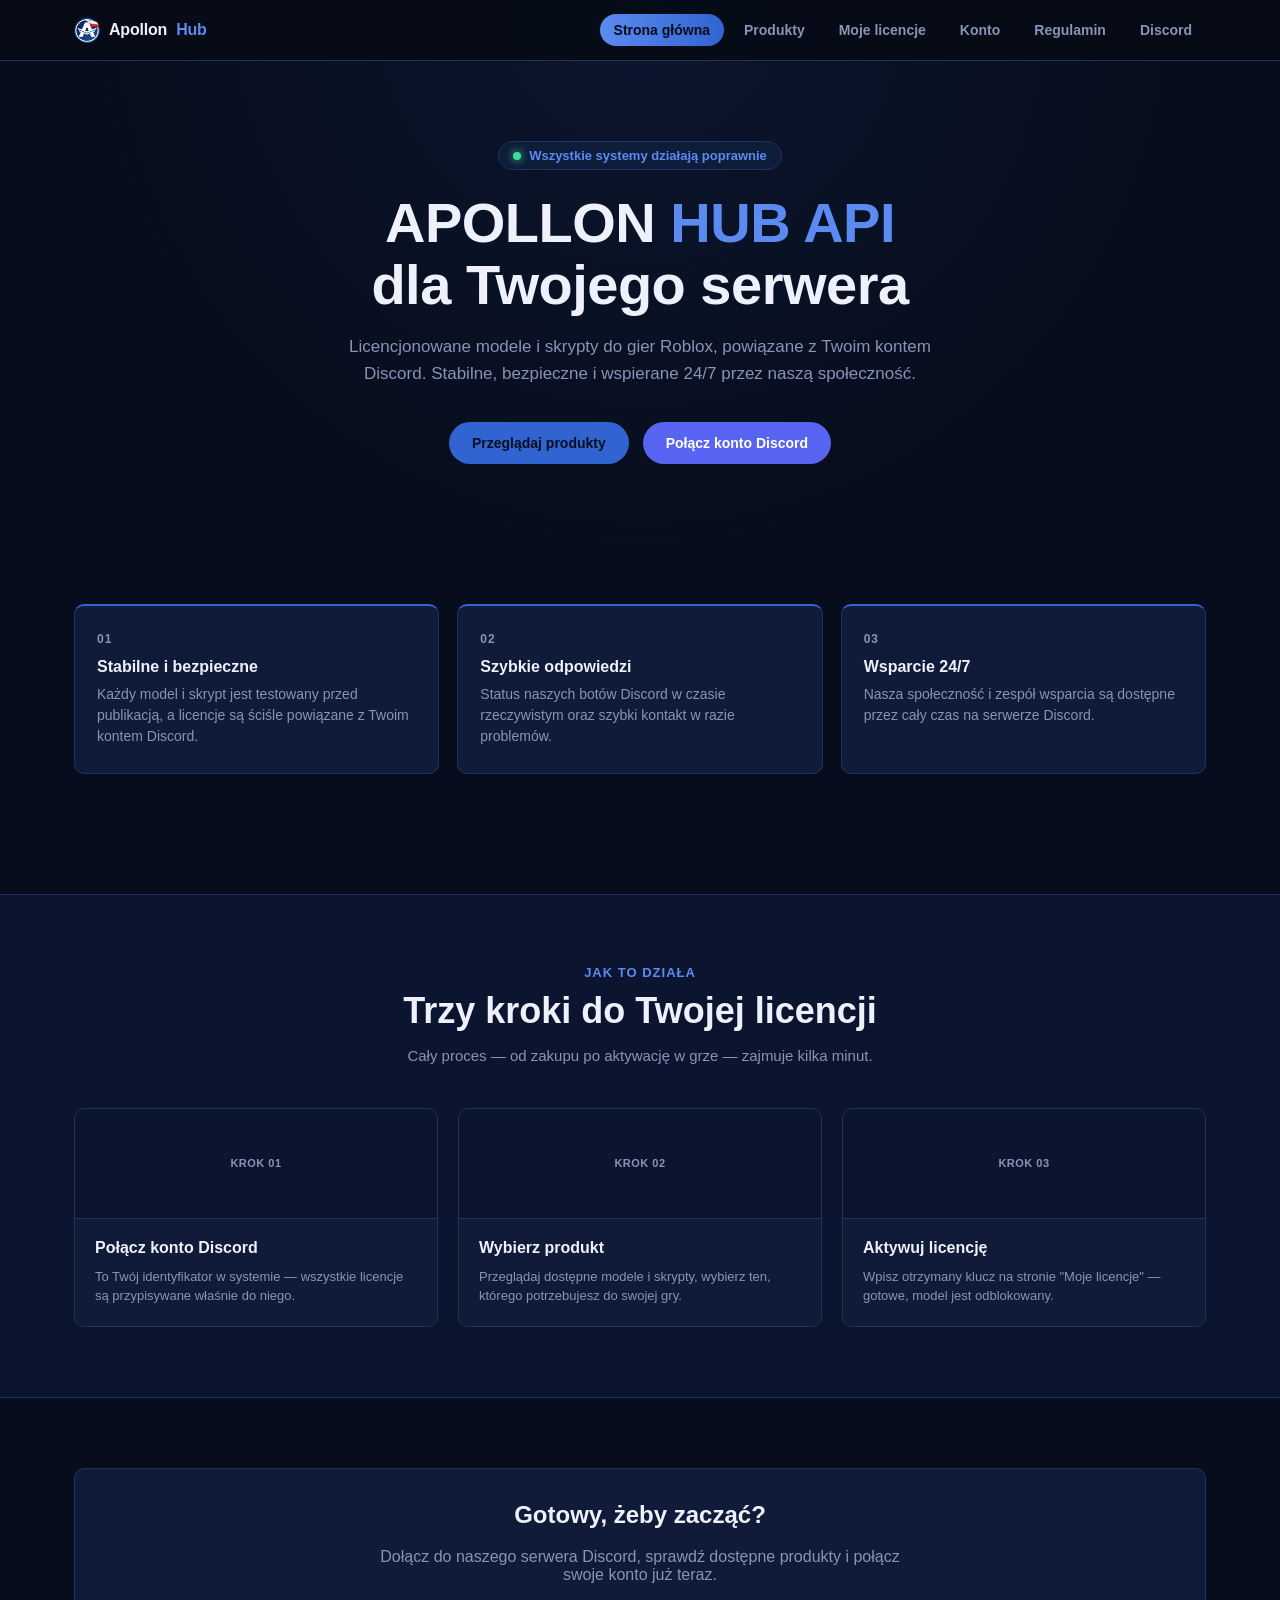
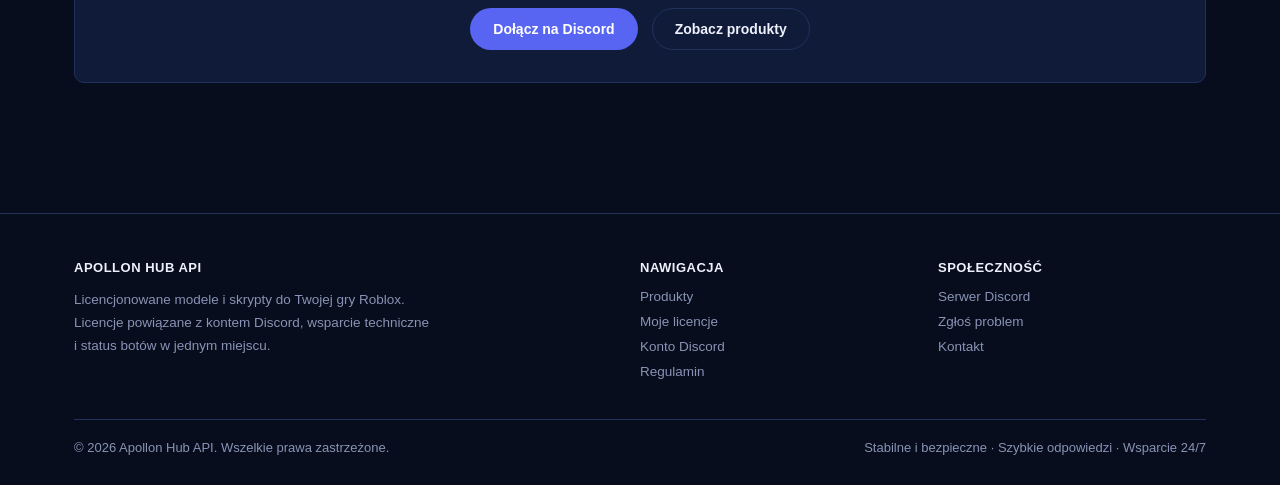
==== index.html @ d85e7063 "Add files via upload" ====
<!DOCTYPE html>
<html lang="pl">
<head>
<meta charset="UTF-8">
<meta name="viewport" content="width=device-width, initial-scale=1.0">
<title>Apollon Hub API — licencje dla Twojego serwera Roblox</title>
<link rel="stylesheet" href="assets/style.css">
</head>
<body data-page="index">

<div id="site-header-slot"></div>

<main>

  <section class="hero">
    <div class="container">
      <div class="eyebrow"><span class="dot"></span> Wszystkie systemy działają poprawnie</div>
      <h1>APOLLON <span class="accent">HUB API</span><br>dla Twojego serwera</h1>
      <p class="lead">
        Licencjonowane modele i skrypty do gier Roblox, powiązane z Twoim kontem Discord.
        Stabilne, bezpieczne i wspierane 24/7 przez naszą społeczność.
      </p>
      <div class="hero-actions">
        <a href="produkty.html" class="btn btn-primary">Przeglądaj produkty</a>
        <a href="konto.html" class="btn btn-discord">Połącz konto Discord</a>
      </div>
    </div>
  </section>

  <section class="section">
    <div class="container">
      <div class="features">
        <div class="feature">
          <div class="index">01</div>
          <h3>Stabilne i bezpieczne</h3>
          <p>Każdy model i skrypt jest testowany przed publikacją, a licencje są ściśle powiązane z Twoim kontem Discord.</p>
        </div>
        <div class="feature">
          <div class="index">02</div>
          <h3>Szybkie odpowiedzi</h3>
          <p>Status naszych botów Discord w czasie rzeczywistym oraz szybki kontakt w razie problemów.</p>
        </div>
        <div class="feature">
          <div class="index">03</div>
          <h3>Wsparcie 24/7</h3>
          <p>Nasza społeczność i zespół wsparcia są dostępne przez cały czas na serwerze Discord.</p>
        </div>
      </div>
    </div>
  </section>

  <section class="section alt">
    <div class="container">
      <div class="section-head">
        <div class="tag">Jak to działa</div>
        <h2>Trzy kroki do Twojej licencji</h2>
        <p>Cały proces — od zakupu po aktywację w grze — zajmuje kilka minut.</p>
      </div>
      <div class="grid">
        <div class="card">
          <div class="card-media">Krok 01</div>
          <div class="card-body">
            <h3>Połącz konto Discord</h3>
            <p>To Twój identyfikator w systemie — wszystkie licencje są przypisywane właśnie do niego.</p>
          </div>
        </div>
        <div class="card">
          <div class="card-media">Krok 02</div>
          <div class="card-body">
            <h3>Wybierz produkt</h3>
            <p>Przeglądaj dostępne modele i skrypty, wybierz ten, którego potrzebujesz do swojej gry.</p>
          </div>
        </div>
        <div class="card">
          <div class="card-media">Krok 03</div>
          <div class="card-body">
            <h3>Aktywuj licencję</h3>
            <p>Wpisz otrzymany klucz na stronie "Moje licencje" — gotowe, model jest odblokowany.</p>
          </div>
        </div>
      </div>
    </div>
  </section>

  <section class="section">
    <div class="container">
      <div class="panel" style="text-align:center;">
        <h2 style="margin-top:0;">Gotowy, żeby zacząć?</h2>
        <p style="color:var(--text-muted);max-width:520px;margin:0 auto 24px;">
          Dołącz do naszego serwera Discord, sprawdź dostępne produkty i połącz swoje konto już teraz.
        </p>
        <div style="display:flex;gap:14px;justify-content:center;flex-wrap:wrap;">
          <a href="discord.html" class="btn btn-discord">Dołącz na Discord</a>
          <a href="produkty.html" class="btn btn-outline">Zobacz produkty</a>
        </div>
      </div>
    </div>
  </section>

</main>

<div id="site-footer-slot"></div>

<script src="assets/include.js"></script>
</body>
</html>
---- assets/style.css ----
/* ===== Apollon Hub API — wspólny motyw ===== */

:root {
  --bg: #070d1c;
  --bg-alt: #0b1530;
  --panel: #101b3a;
  --panel-border: #22315c;
  --accent: #3163d1;
  --accent-2: #5b8bf0;
  --accent-glow: rgba(49, 99, 209, 0.28);
  --text: #eef1fb;
  --text-muted: #8993b5;
  --success: #3ddc97;
  --danger: #ff5d6c;
  --radius: 10px;
  --max-width: 1180px;
  --font: 'Segoe UI', Arial, sans-serif;
}

* { box-sizing: border-box; }

html, body {
  margin: 0;
  padding: 0;
  background: var(--bg);
  color: var(--text);
  font-family: var(--font);
  scroll-behavior: smooth;
}

body {
  background-image: radial-gradient(circle at 50% 0%, rgba(49, 99, 209, 0.10), transparent 50%);
  background-attachment: fixed;
}

a { color: inherit; text-decoration: none; }
img { max-width: 100%; display: block; }

.container {
  max-width: var(--max-width);
  margin: 0 auto;
  padding: 0 24px;
}

/* ===== Nawigacja ===== */

.site-header {
  position: sticky;
  top: 0;
  z-index: 100;
  background: rgba(7, 11, 20, 0.85);
  backdrop-filter: blur(10px);
  border-bottom: 1px solid var(--panel-border);
}

.navbar {
  max-width: var(--max-width);
  margin: 0 auto;
  padding: 14px 24px;
  display: flex;
  align-items: center;
  justify-content: space-between;
  gap: 20px;
}

.brand {
  display: inline-flex;
  align-items: center;
  gap: 9px;
  font-weight: 700;
  font-size: 16px;
  letter-spacing: -0.2px;
  white-space: nowrap;
  color: var(--text);
}

.brand img {
  height: 26px;
  width: 26px;
  border-radius: 50%;
  display: block;
}

.brand .hub {
  color: var(--accent-2);
  font-weight: 700;
}

.nav-links {
  display: flex;
  align-items: center;
  gap: 6px;
  flex-wrap: wrap;
}

.nav-links a {
  padding: 8px 14px;
  border-radius: 999px;
  font-size: 14px;
  color: var(--text-muted);
  font-weight: 600;
  transition: color 0.15s ease, background 0.15s ease;
}

.nav-links a:hover { color: var(--text); background: rgba(255,255,255,0.04); }
.nav-links a.active { color: var(--bg); background: linear-gradient(90deg, var(--accent-2), var(--accent)); }

.burger {
  display: none;
  flex-direction: column;
  gap: 4px;
  background: none;
  border: none;
  cursor: pointer;
  padding: 6px;
}
.burger span { width: 22px; height: 2px; background: var(--text); border-radius: 2px; }

/* ===== Przyciski ===== */

.btn {
  display: inline-flex;
  align-items: center;
  justify-content: center;
  gap: 8px;
  padding: 12px 22px;
  border-radius: 999px;
  font-weight: 700;
  font-size: 14px;
  border: 1px solid transparent;
  cursor: pointer;
  transition: transform 0.15s ease, box-shadow 0.15s ease, background 0.15s ease;
  white-space: nowrap;
}
.btn:hover { transform: translateY(-1px); }

.btn-primary {
  background: var(--accent);
  color: #06101f;
}
.btn-primary:hover { background: var(--accent-2); }

.btn-outline {
  background: transparent;
  border-color: var(--panel-border);
  color: var(--text);
}
.btn-outline:hover { border-color: var(--accent); color: var(--accent-2); }

.btn-discord {
  background: #5865F2;
  color: #fff;
}
.btn-discord:hover { background: #4752c4; }

.btn-block { width: 100%; }
.btn[disabled] { opacity: 0.5; cursor: not-allowed; transform: none; }

/* ===== Hero ===== */

.hero {
  padding: 80px 0 20px;
  text-align: center;
  position: relative;
}

.eyebrow {
  display: inline-flex;
  align-items: center;
  gap: 8px;
  padding: 6px 14px;
  border-radius: 999px;
  border: 1px solid var(--panel-border);
  background: rgba(61, 139, 253, 0.08);
  color: var(--accent-2);
  font-size: 13px;
  font-weight: 700;
  margin-bottom: 22px;
}

.dot { width: 8px; height: 8px; border-radius: 50%; background: var(--success); box-shadow: 0 0 8px var(--success); }

.hero h1 {
  font-size: clamp(32px, 6vw, 56px);
  font-weight: 900;
  line-height: 1.1;
  margin: 0 0 18px;
  letter-spacing: -0.5px;
}

.hero h1 .accent {
  color: var(--accent-2);
}

.hero p.lead {
  max-width: 620px;
  margin: 0 auto 34px;
  color: var(--text-muted);
  font-size: 17px;
  line-height: 1.6;
}

.hero-actions {
  display: flex;
  gap: 14px;
  justify-content: center;
  flex-wrap: wrap;
}

/* ===== Statystyki / cechy ===== */

.features {
  display: grid;
  grid-template-columns: repeat(3, 1fr);
  gap: 18px;
  margin: 50px 0;
}

.feature {
  background: var(--panel);
  border: 1px solid var(--panel-border);
  border-radius: var(--radius);
  padding: 26px 22px;
}

.feature {
  border-top: 2px solid var(--accent);
  border-left: 1px solid var(--panel-border);
  border-right: 1px solid var(--panel-border);
  border-bottom: 1px solid var(--panel-border);
}

.feature .index {
  font-size: 12px;
  font-weight: 700;
  color: var(--text-muted);
  letter-spacing: 1px;
  margin-bottom: 12px;
}

.feature h3 { margin: 0 0 8px; font-size: 16px; }
.feature p { margin: 0; color: var(--text-muted); font-size: 14px; line-height: 1.5; }

/* ===== Sekcje ogólne ===== */

section.section { padding: 70px 0; }
section.section.tight { padding: 40px 0; }
section.alt { background: var(--bg-alt); border-top: 1px solid var(--panel-border); border-bottom: 1px solid var(--panel-border); }

.section-head { text-align: center; max-width: 640px; margin: 0 auto 40px; }
.section-head .tag { color: var(--accent-2); font-weight: 700; font-size: 13px; letter-spacing: 1px; text-transform: uppercase; }
.section-head h2 { font-size: clamp(26px, 4vw, 36px); margin: 10px 0 12px; }
.section-head p { color: var(--text-muted); font-size: 15px; line-height: 1.6; margin: 0; }

/* ===== Karty produktów / licencji ===== */

.grid {
  display: grid;
  grid-template-columns: repeat(3, 1fr);
  gap: 20px;
}

.card {
  background: var(--panel);
  border: 1px solid var(--panel-border);
  border-radius: var(--radius);
  overflow: hidden;
  display: flex;
  flex-direction: column;
  transition: border-color 0.15s ease, transform 0.15s ease;
}
.card:hover { border-color: var(--accent); transform: translateY(-3px); }

.card-media {
  height: 110px;
  background: var(--bg-alt);
  display: flex;
  align-items: center;
  justify-content: center;
  font-size: 11px;
  font-weight: 700;
  letter-spacing: 0.5px;
  text-transform: uppercase;
  color: var(--text-muted);
  border-bottom: 1px solid var(--panel-border);
}

.card-body { padding: 20px; display: flex; flex-direction: column; gap: 10px; flex: 1; }
.card-body h3 { margin: 0; font-size: 16px; }
.card-body p { margin: 0; color: var(--text-muted); font-size: 13px; line-height: 1.5; flex: 1; }

.card-footer {
  display: flex;
  align-items: center;
  justify-content: space-between;
  margin-top: 6px;
}

.price { font-weight: 800; font-size: 18px; color: var(--accent-2); }
.badge {
  display: inline-flex;
  align-items: center;
  gap: 6px;
  padding: 4px 10px;
  border-radius: 999px;
  font-size: 11px;
  font-weight: 700;
  text-transform: uppercase;
  letter-spacing: 0.4px;
}
.badge.online { background: rgba(61, 220, 151, 0.12); color: var(--success); }
.badge.offline { background: rgba(255, 93, 108, 0.12); color: var(--danger); }
.badge.info { background: rgba(61, 139, 253, 0.12); color: var(--accent-2); }

/* ===== Panel / formularze ===== */

.panel {
  background: var(--panel);
  border: 1px solid var(--panel-border);
  border-radius: var(--radius);
  padding: 32px;
}

.panel + .panel { margin-top: 20px; }

.field { margin-bottom: 18px; }
.field label { display: block; font-size: 13px; font-weight: 700; margin-bottom: 8px; color: var(--text-muted); }

.field input, .field select, .field textarea {
  width: 100%;
  padding: 12px 14px;
  border-radius: 10px;
  border: 1px solid var(--panel-border);
  background: var(--bg-alt);
  color: var(--text);
  font-size: 14px;
  font-family: inherit;
  outline: none;
  transition: border-color 0.15s ease, box-shadow 0.15s ease;
}
.field input:focus, .field select:focus, .field textarea:focus {
  border-color: var(--accent);
  box-shadow: 0 0 0 3px var(--accent-glow);
}
.field .hint { font-size: 12px; color: var(--text-muted); margin-top: 6px; }

.status-msg {
  margin-top: 14px;
  padding: 12px 14px;
  border-radius: 10px;
  font-size: 13px;
  display: none;
}
.status-msg.show { display: block; }
.status-msg.ok { background: rgba(61,220,151,0.1); color: var(--success); border: 1px solid rgba(61,220,151,0.3); }
.status-msg.err { background: rgba(255,93,108,0.1); color: var(--danger); border: 1px solid rgba(255,93,108,0.3); }

/* ===== Tabela licencji ===== */

table.licenses { width: 100%; border-collapse: collapse; }
table.licenses th, table.licenses td {
  text-align: left;
  padding: 14px 12px;
  border-bottom: 1px solid var(--panel-border);
  font-size: 13px;
}
table.licenses th { color: var(--text-muted); font-weight: 700; text-transform: uppercase; font-size: 11px; letter-spacing: 0.5px; }
table.licenses td.mono { font-family: 'Courier New', monospace; color: var(--accent-2); }

/* ===== Discord powiązanie ===== */

.discord-account {
  display: flex;
  align-items: center;
  gap: 14px;
  padding: 16px 18px;
  border-radius: var(--radius);
  background: rgba(88, 101, 242, 0.1);
  border: 1px solid rgba(88, 101, 242, 0.35);
}
.discord-account .avatar {
  width: 46px; height: 46px; border-radius: 50%;
  background: #5865F2;
  display: flex; align-items: center; justify-content: center;
  font-weight: 800; color: #fff;
}
.discord-account .meta { flex: 1; }
.discord-account .meta strong { display: block; font-size: 14px; }
.discord-account .meta span { font-size: 12px; color: var(--text-muted); }

/* ===== Regulamin ===== */

.legal h2 { font-size: 19px; margin: 34px 0 12px; color: var(--accent-2); }
.legal h2:first-child { margin-top: 0; }
.legal p, .legal li { color: var(--text-muted); font-size: 14.5px; line-height: 1.75; }
.legal ol, .legal ul { padding-left: 20px; }

/* ===== Stopka ===== */

.site-footer {
  border-top: 1px solid var(--panel-border);
  padding: 46px 0 30px;
  margin-top: 60px;
  color: var(--text-muted);
  font-size: 13px;
}
.footer-grid {
  display: grid;
  grid-template-columns: 2fr 1fr 1fr;
  gap: 30px;
  margin-bottom: 30px;
}
.footer-grid h4 { color: var(--text); font-size: 13px; margin: 0 0 14px; text-transform: uppercase; letter-spacing: 0.5px; }
.footer-grid a { display: block; color: var(--text-muted); font-size: 13.5px; margin-bottom: 10px; }
.footer-grid a:hover { color: var(--accent-2); }
.footer-bottom { border-top: 1px solid var(--panel-border); padding-top: 20px; display: flex; justify-content: space-between; flex-wrap: wrap; gap: 10px; }

/* ===== Responsywność ===== */

@media (max-width: 900px) {
  .grid { grid-template-columns: repeat(2, 1fr); }
  .features { grid-template-columns: 1fr; }
  .footer-grid { grid-template-columns: 1fr; }
}

@media (max-width: 720px) {
  .nav-links { display: none; }
  .burger { display: flex; }
  .grid { grid-template-columns: 1fr; }
  .navbar { flex-wrap: wrap; }
}
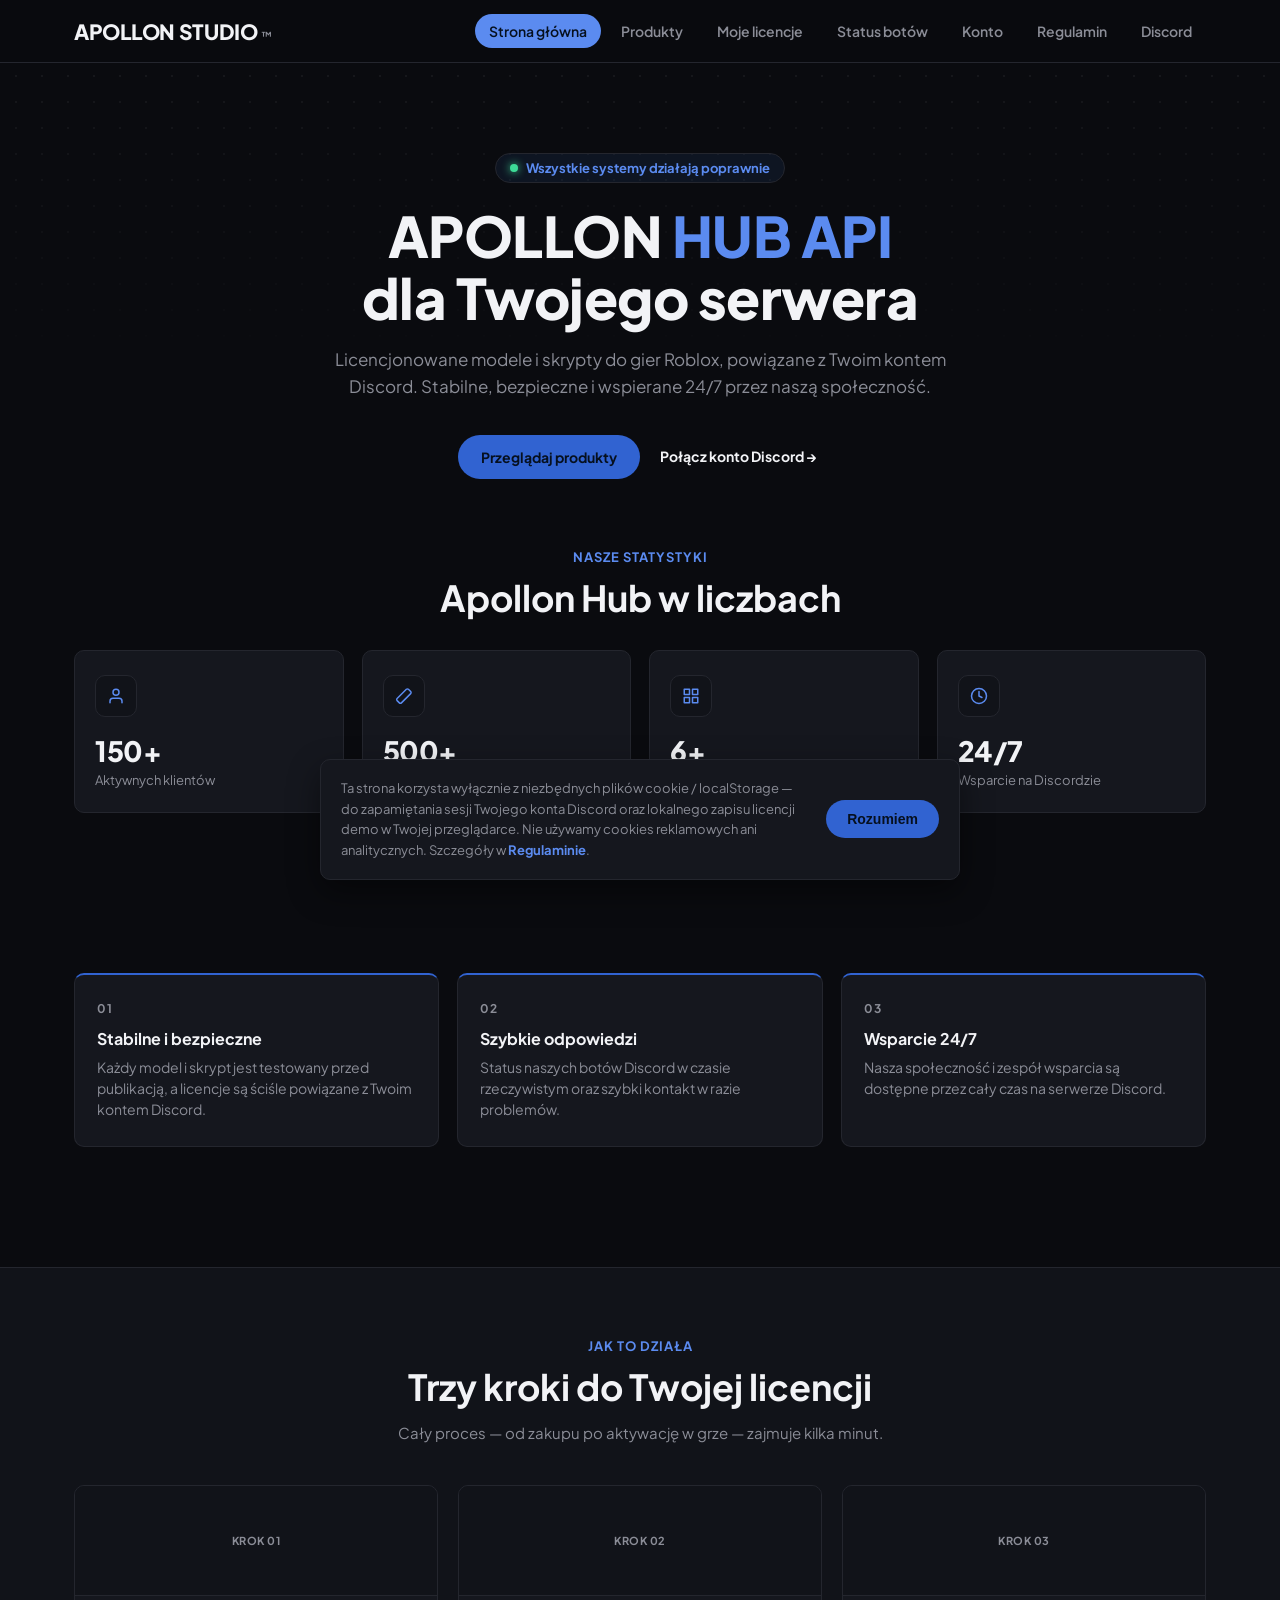
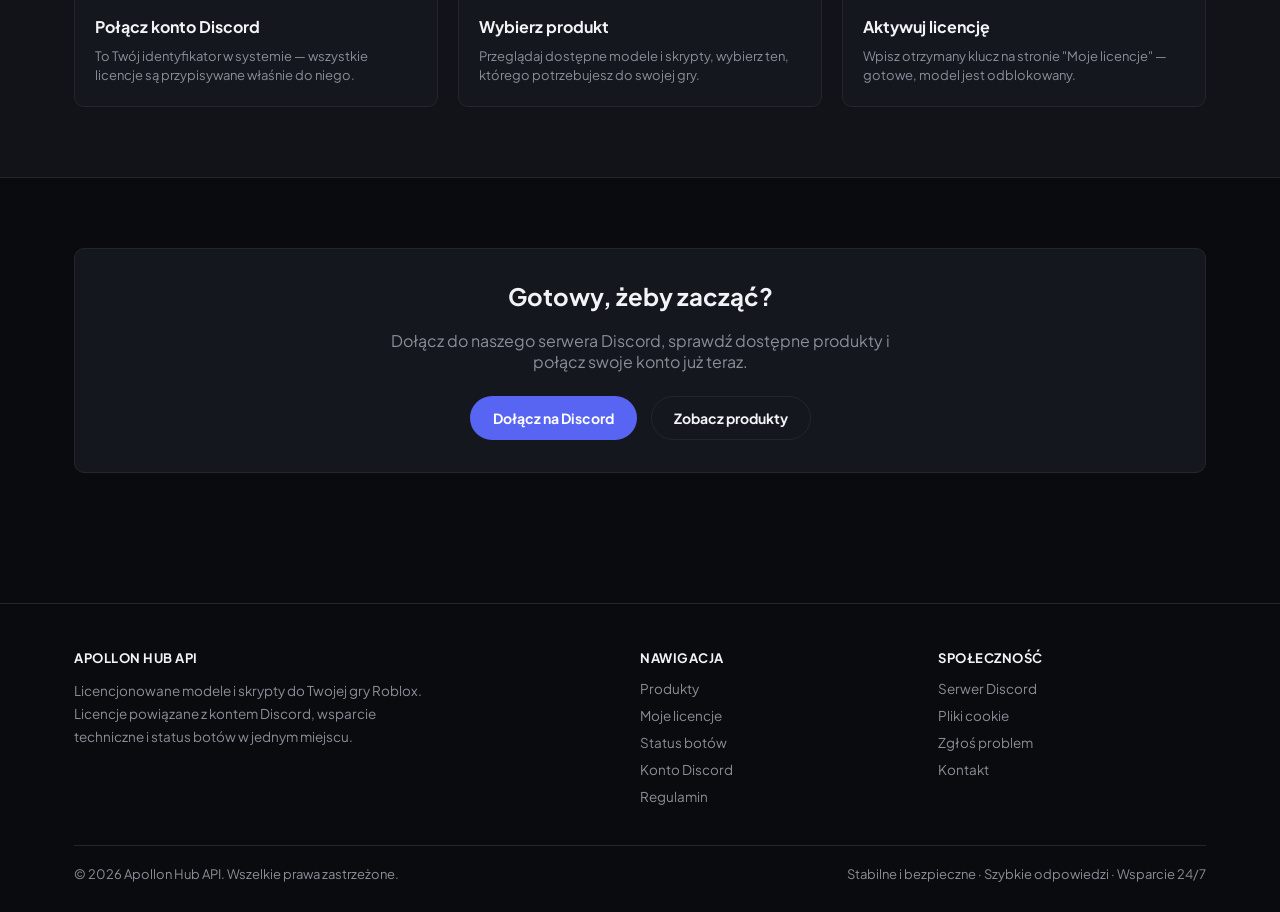
==== commit 3eb7ca5d: "Add files via upload" ====
--- a/index.html
+++ b/index.html
@@ -4,6 +4,9 @@
 <meta charset="UTF-8">
 <meta name="viewport" content="width=device-width, initial-scale=1.0">
 <title>Apollon Hub API — licencje dla Twojego serwera Roblox</title>
+<link rel="preconnect" href="https://fonts.googleapis.com">
+<link rel="preconnect" href="https://fonts.gstatic.com" crossorigin>
+<link href="https://fonts.googleapis.com/css2?family=Plus+Jakarta+Sans:wght@400;500;600;700;800;900&display=swap" rel="stylesheet">
 <link rel="stylesheet" href="assets/style.css">
 </head>
 <body data-page="index">
@@ -22,7 +25,46 @@
       </p>
       <div class="hero-actions">
         <a href="produkty.html" class="btn btn-primary">Przeglądaj produkty</a>
-        <a href="konto.html" class="btn btn-discord">Połącz konto Discord</a>
+        <a href="konto.html" class="btn-text">Połącz konto Discord →</a>
+      </div>
+    </div>
+  </section>
+
+  <section class="section tight">
+    <div class="container">
+      <div class="section-head" style="margin-bottom:30px;">
+        <div class="tag">Nasze statystyki</div>
+        <h2>Apollon Hub w liczbach</h2>
+      </div>
+      <div class="stats-grid">
+        <div class="stat-card">
+          <div class="stat-icon">
+            <svg width="18" height="18" viewBox="0 0 24 24" fill="none" stroke="currentColor" stroke-width="2" stroke-linecap="round" stroke-linejoin="round"><path d="M20 21v-2a4 4 0 0 0-4-4H8a4 4 0 0 0-4 4v2"></path><circle cx="12" cy="7" r="4"></circle></svg>
+          </div>
+          <div class="stat-number">150+</div>
+          <div class="stat-label">Aktywnych klientów</div>
+        </div>
+        <div class="stat-card">
+          <div class="stat-icon">
+            <svg width="18" height="18" viewBox="0 0 24 24" fill="none" stroke="currentColor" stroke-width="2" stroke-linecap="round" stroke-linejoin="round"><path d="M20.91 8.84L8.56 21.19a1.93 1.93 0 0 1-2.73 0L2.81 18.16a1.93 1.93 0 0 1 0-2.73L15.16 3.09a1.93 1.93 0 0 1 2.73 0l3.02 3.02a1.93 1.93 0 0 1 0 2.73Z"></path></svg>
+          </div>
+          <div class="stat-number">500+</div>
+          <div class="stat-label">Sprzedanych licencji</div>
+        </div>
+        <div class="stat-card">
+          <div class="stat-icon">
+            <svg width="18" height="18" viewBox="0 0 24 24" fill="none" stroke="currentColor" stroke-width="2" stroke-linecap="round" stroke-linejoin="round"><rect x="3" y="3" width="7" height="7"></rect><rect x="14" y="3" width="7" height="7"></rect><rect x="14" y="14" width="7" height="7"></rect><rect x="3" y="14" width="7" height="7"></rect></svg>
+          </div>
+          <div class="stat-number">6+</div>
+          <div class="stat-label">Dostępnych produktów</div>
+        </div>
+        <div class="stat-card">
+          <div class="stat-icon">
+            <svg width="18" height="18" viewBox="0 0 24 24" fill="none" stroke="currentColor" stroke-width="2" stroke-linecap="round" stroke-linejoin="round"><circle cx="12" cy="12" r="10"></circle><polyline points="12 6 12 12 16 14"></polyline></svg>
+          </div>
+          <div class="stat-number">24/7</div>
+          <div class="stat-label">Wsparcie na Discordzie</div>
+        </div>
       </div>
     </div>
   </section>
--- a/assets/style.css
+++ b/assets/style.css
@@ -1,20 +1,20 @@
 /* ===== Apollon Hub API — wspólny motyw ===== */
 
 :root {
-  --bg: #070d1c;
-  --bg-alt: #0b1530;
-  --panel: #101b3a;
-  --panel-border: #22315c;
+  --bg: #0a0b0f;
+  --bg-alt: #111319;
+  --panel: #15171e;
+  --panel-border: #24262e;
   --accent: #3163d1;
   --accent-2: #5b8bf0;
   --accent-glow: rgba(49, 99, 209, 0.28);
-  --text: #eef1fb;
-  --text-muted: #8993b5;
+  --text: #f2f3f6;
+  --text-muted: #8b8d97;
   --success: #3ddc97;
   --danger: #ff5d6c;
   --radius: 10px;
   --max-width: 1180px;
-  --font: 'Segoe UI', Arial, sans-serif;
+  --font: 'Plus Jakarta Sans', 'Segoe UI', Arial, sans-serif;
 }
 
 * { box-sizing: border-box; }
@@ -28,11 +28,6 @@
   scroll-behavior: smooth;
 }
 
-body {
-  background-image: radial-gradient(circle at 50% 0%, rgba(49, 99, 209, 0.10), transparent 50%);
-  background-attachment: fixed;
-}
-
 a { color: inherit; text-decoration: none; }
 img { max-width: 100%; display: block; }
 
@@ -48,7 +43,7 @@
   position: sticky;
   top: 0;
   z-index: 100;
-  background: rgba(7, 11, 20, 0.85);
+  background: rgba(10, 11, 15, 0.85);
   backdrop-filter: blur(10px);
   border-bottom: 1px solid var(--panel-border);
 }
@@ -65,25 +60,19 @@
 
 .brand {
   display: inline-flex;
-  align-items: center;
-  gap: 9px;
-  font-weight: 700;
-  font-size: 16px;
-  letter-spacing: -0.2px;
+  align-items: baseline;
+  gap: 3px;
+  font-weight: 800;
+  font-size: 21px;
+  letter-spacing: -0.3px;
   white-space: nowrap;
   color: var(--text);
 }
 
-.brand img {
-  height: 26px;
-  width: 26px;
-  border-radius: 50%;
-  display: block;
-}
-
-.brand .hub {
-  color: var(--accent-2);
-  font-weight: 700;
+.brand .tm {
+  font-size: 11px;
+  font-weight: 600;
+  color: var(--text-muted);
 }
 
 .nav-links {
@@ -103,7 +92,7 @@
 }
 
 .nav-links a:hover { color: var(--text); background: rgba(255,255,255,0.04); }
-.nav-links a.active { color: var(--bg); background: linear-gradient(90deg, var(--accent-2), var(--accent)); }
+.nav-links a.active { color: #06101f; background: var(--accent-2); }
 
 .burger {
   display: none;
@@ -156,13 +145,41 @@
 .btn-block { width: 100%; }
 .btn[disabled] { opacity: 0.5; cursor: not-allowed; transform: none; }
 
+.btn-text {
+  display: inline-flex;
+  align-items: center;
+  gap: 6px;
+  padding: 12px 6px;
+  font-weight: 700;
+  font-size: 14px;
+  color: var(--text);
+  border-bottom: 1px solid transparent;
+  transition: color 0.15s ease, border-color 0.15s ease;
+}
+.btn-text:hover { color: var(--accent-2); border-color: var(--accent-2); }
+
 /* ===== Hero ===== */
 
 .hero {
-  padding: 80px 0 20px;
+  padding: 90px 0 30px;
   text-align: center;
   position: relative;
-}
+  overflow: hidden;
+}
+
+.hero::before {
+  content: "";
+  position: absolute;
+  inset: 0;
+  background-image: radial-gradient(rgba(255,255,255,0.06) 1px, transparent 1px);
+  background-size: 26px 26px;
+  background-position: center top;
+  -webkit-mask-image: linear-gradient(180deg, rgba(0,0,0,0.9) 0%, transparent 75%);
+  mask-image: linear-gradient(180deg, rgba(0,0,0,0.9) 0%, transparent 75%);
+  pointer-events: none;
+}
+
+.hero .container { position: relative; z-index: 1; }
 
 .eyebrow {
   display: inline-flex;
@@ -240,6 +257,37 @@
 
 .feature h3 { margin: 0 0 8px; font-size: 16px; }
 .feature p { margin: 0; color: var(--text-muted); font-size: 14px; line-height: 1.5; }
+
+/* ===== Statystyki (liczby) ===== */
+
+.stats-grid {
+  display: grid;
+  grid-template-columns: repeat(4, 1fr);
+  gap: 18px;
+}
+
+.stat-card {
+  background: var(--panel);
+  border: 1px solid var(--panel-border);
+  border-radius: var(--radius);
+  padding: 24px 20px;
+}
+
+.stat-icon {
+  width: 42px;
+  height: 42px;
+  border-radius: 10px;
+  background: var(--bg-alt);
+  border: 1px solid var(--panel-border);
+  display: flex;
+  align-items: center;
+  justify-content: center;
+  margin-bottom: 16px;
+  color: var(--accent-2);
+}
+
+.stat-number { font-size: 28px; font-weight: 800; letter-spacing: -0.5px; }
+.stat-label { font-size: 13px; color: var(--text-muted); margin-top: 4px; }
 
 /* ===== Sekcje ogólne ===== */
 
@@ -395,6 +443,75 @@
 .legal p, .legal li { color: var(--text-muted); font-size: 14.5px; line-height: 1.75; }
 .legal ol, .legal ul { padding-left: 20px; }
 
+/* ===== Baner cookie ===== */
+
+.cookie-banner {
+  position: fixed;
+  left: 20px;
+  right: 20px;
+  bottom: 20px;
+  max-width: 640px;
+  margin: 0 auto;
+  background: var(--panel);
+  border: 1px solid var(--panel-border);
+  border-radius: var(--radius);
+  padding: 18px 20px;
+  display: flex;
+  align-items: center;
+  gap: 16px;
+  flex-wrap: wrap;
+  z-index: 300;
+  box-shadow: 0 12px 32px rgba(0,0,0,0.45);
+}
+.cookie-banner p { margin: 0; font-size: 13px; color: var(--text-muted); line-height: 1.6; flex: 1; min-width: 220px; }
+.cookie-banner .btn { flex-shrink: 0; padding: 10px 20px; }
+
+/* ===== Karty botów ===== */
+
+.bot-card-head {
+  display: flex;
+  align-items: center;
+  gap: 14px;
+}
+.bot-avatar {
+  width: 46px;
+  height: 46px;
+  border-radius: 50%;
+  background: var(--bg-alt);
+  border: 1px solid var(--panel-border);
+  display: flex;
+  align-items: center;
+  justify-content: center;
+  font-weight: 800;
+  font-size: 15px;
+  color: var(--accent-2);
+  flex-shrink: 0;
+}
+.bot-card-head .name { flex: 1; min-width: 0; }
+.bot-card-head .name strong { display: block; font-size: 15px; }
+.bot-card-head .name span { font-size: 12px; color: var(--text-muted); }
+.bot-status-row { display: flex; align-items: center; gap: 8px; margin-top: 14px; }
+.bot-updated { font-size: 11px; color: var(--text-muted); margin-top: 8px; }
+
+.notice-panel {
+  display: flex;
+  gap: 12px;
+  align-items: flex-start;
+  padding: 16px 18px;
+  border-radius: var(--radius);
+  background: rgba(255, 93, 108, 0.08);
+  border: 1px solid rgba(255, 93, 108, 0.35);
+  margin-bottom: 30px;
+}
+.notice-panel .dot-mark {
+  width: 8px; height: 8px; border-radius: 50%;
+  background: var(--danger);
+  margin-top: 6px;
+  flex-shrink: 0;
+}
+.notice-panel p { margin: 0; font-size: 13.5px; line-height: 1.6; color: var(--text); }
+.notice-panel strong { color: var(--danger); }
+
 /* ===== Stopka ===== */
 
 .site-footer {
@@ -421,6 +538,7 @@
   .grid { grid-template-columns: repeat(2, 1fr); }
   .features { grid-template-columns: 1fr; }
   .footer-grid { grid-template-columns: 1fr; }
+  .stats-grid { grid-template-columns: repeat(2, 1fr); }
 }
 
 @media (max-width: 720px) {
@@ -428,4 +546,5 @@
   .burger { display: flex; }
   .grid { grid-template-columns: 1fr; }
   .navbar { flex-wrap: wrap; }
-}
+  .stats-grid { grid-template-columns: 1fr; }
+}
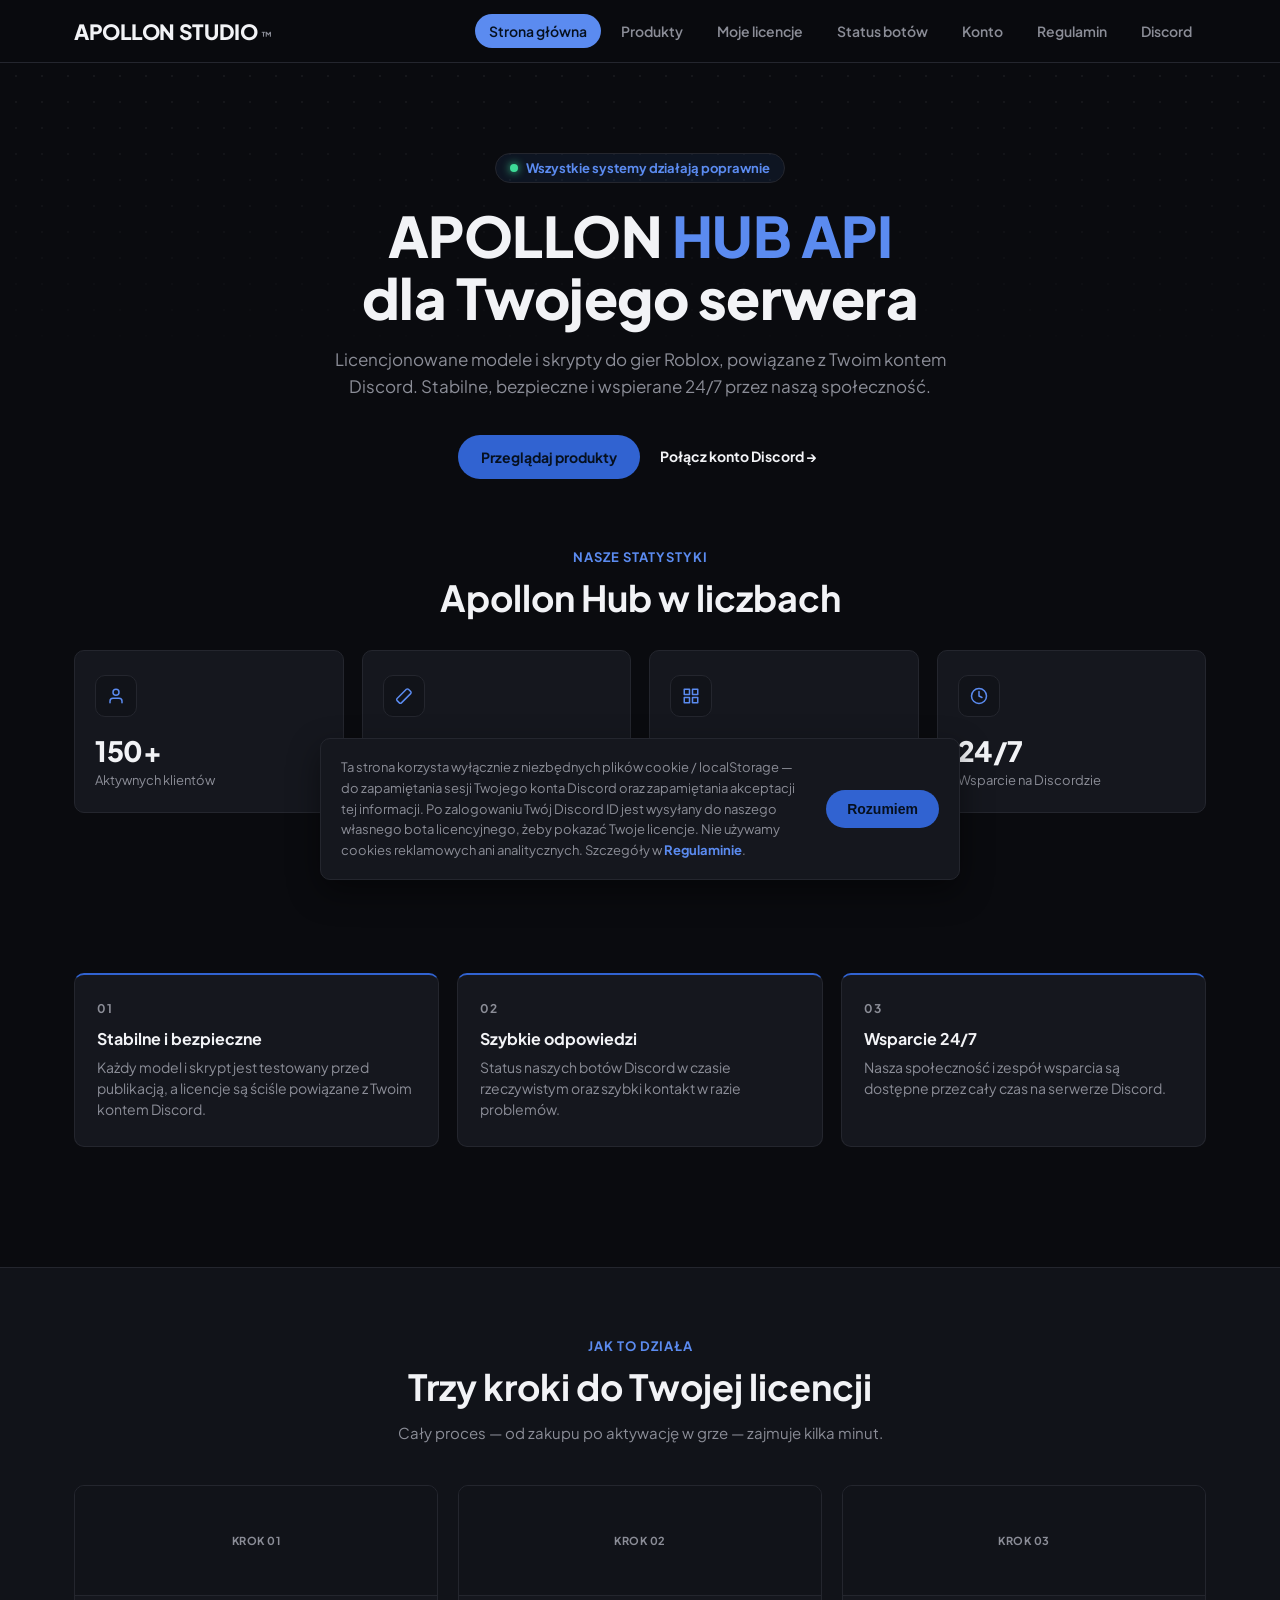
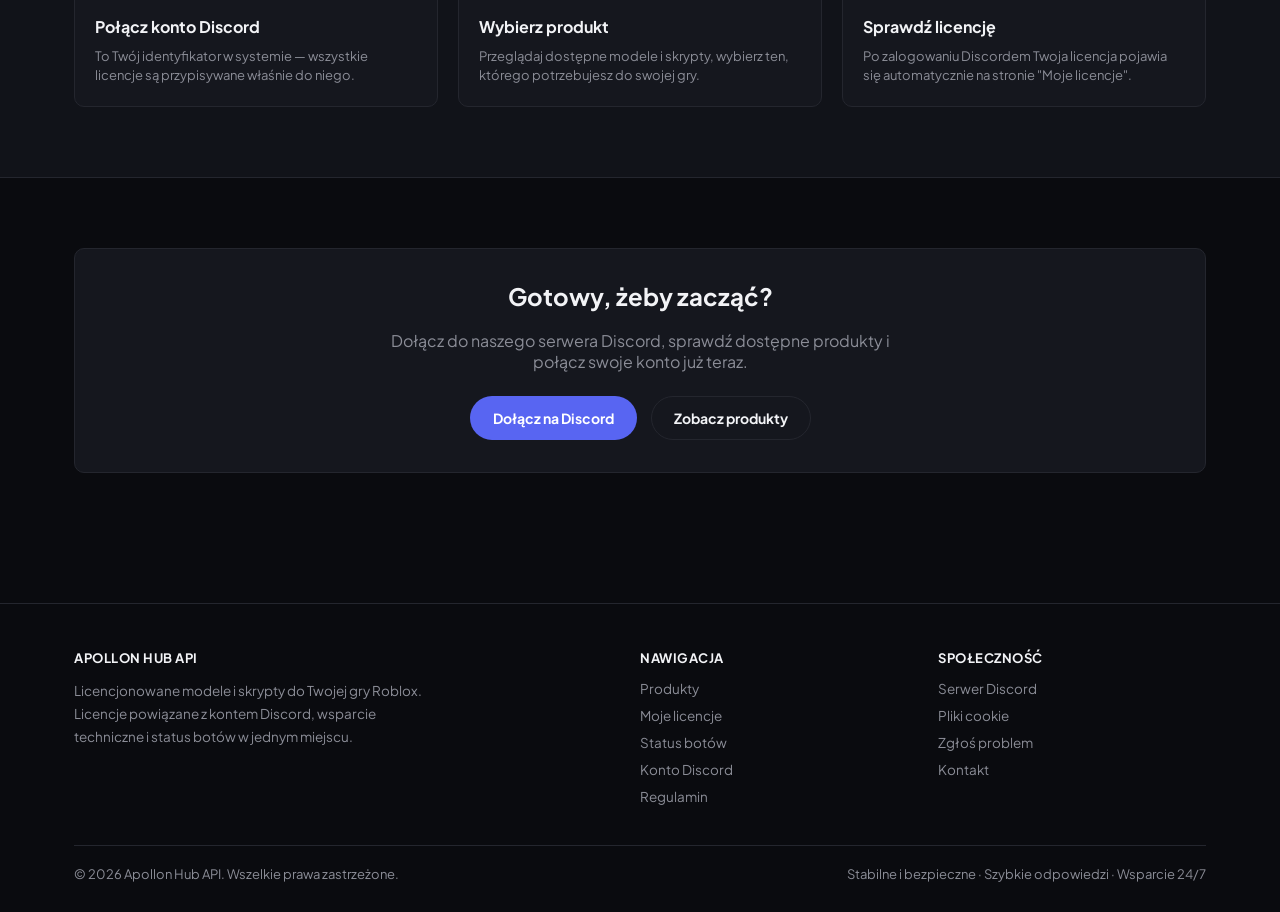
==== commit df33e17a: "Add files via upload" ====
--- a/index.html
+++ b/index.html
@@ -116,8 +116,8 @@
         <div class="card">
           <div class="card-media">Krok 03</div>
           <div class="card-body">
-            <h3>Aktywuj licencję</h3>
-            <p>Wpisz otrzymany klucz na stronie "Moje licencje" — gotowe, model jest odblokowany.</p>
+            <h3>Sprawdź licencję</h3>
+            <p>Po zalogowaniu Discordem Twoja licencja pojawia się automatycznie na stronie "Moje licencje".</p>
           </div>
         </div>
       </div>
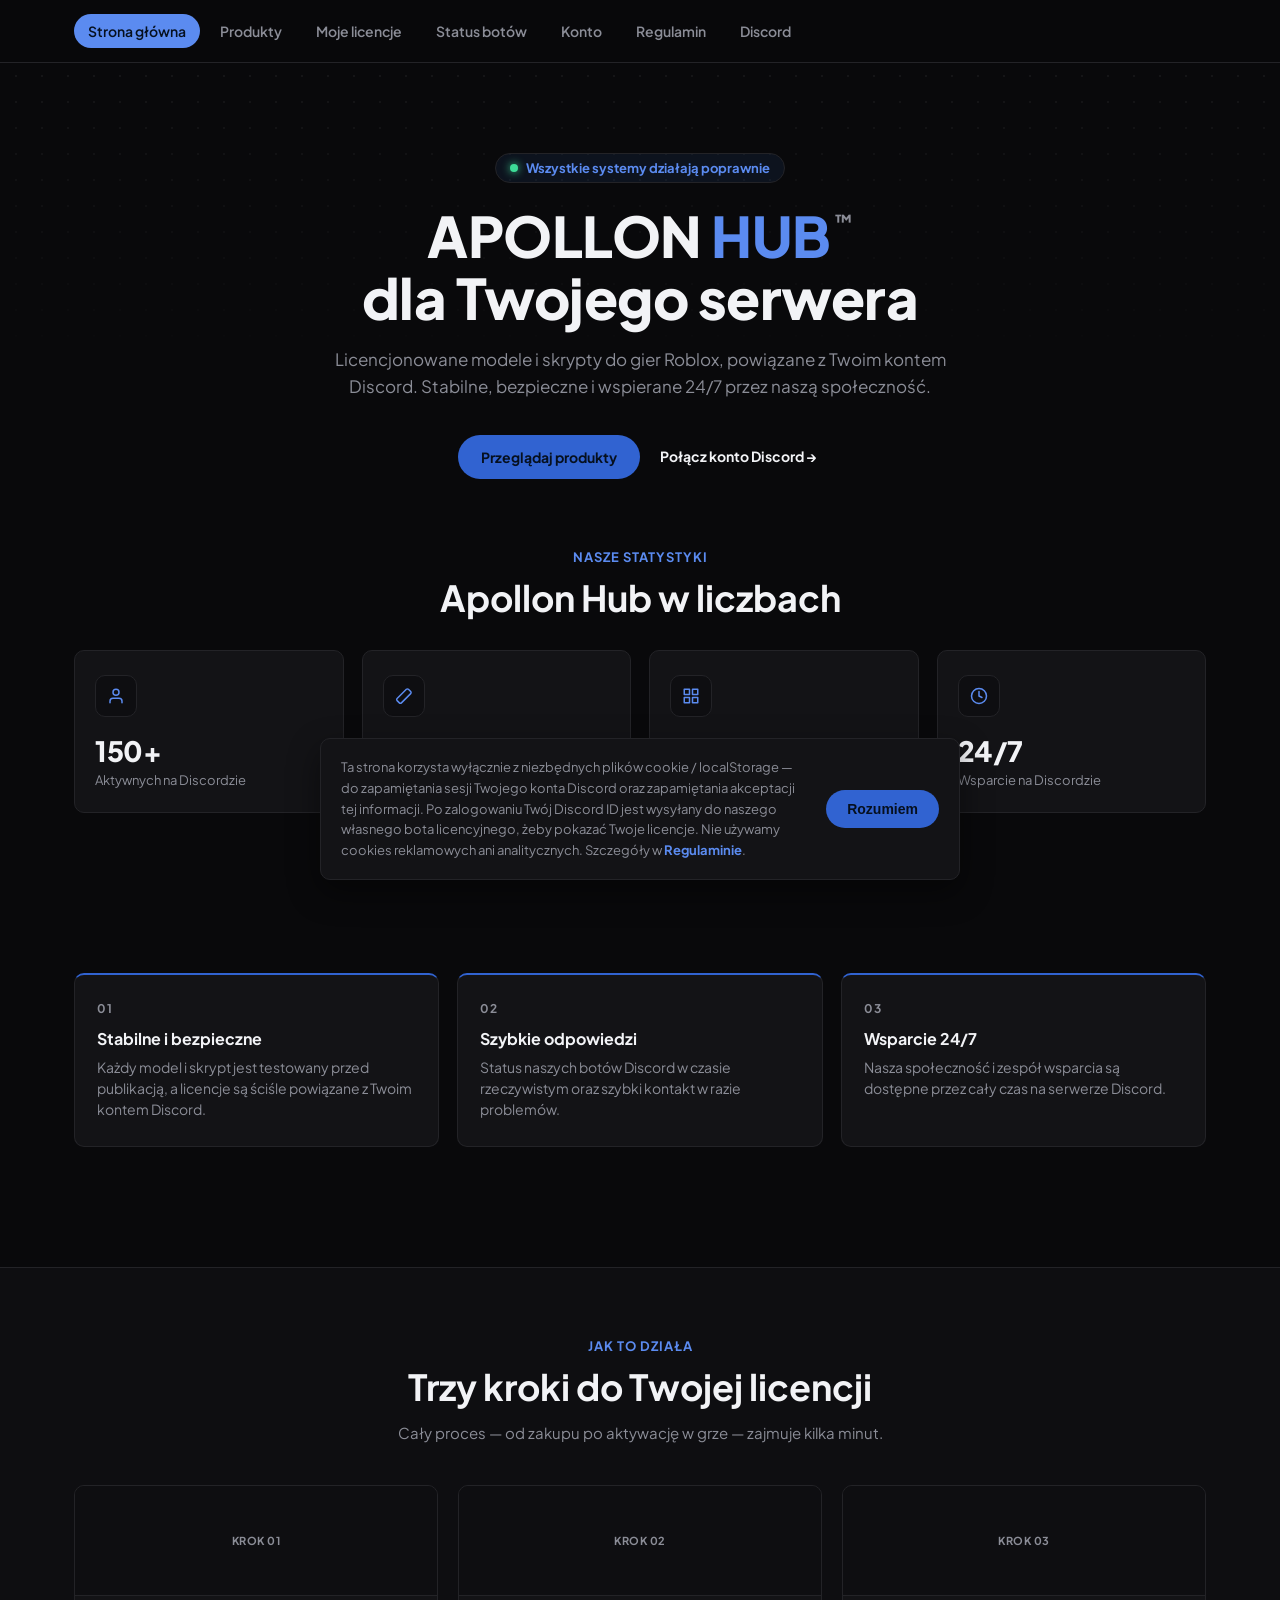
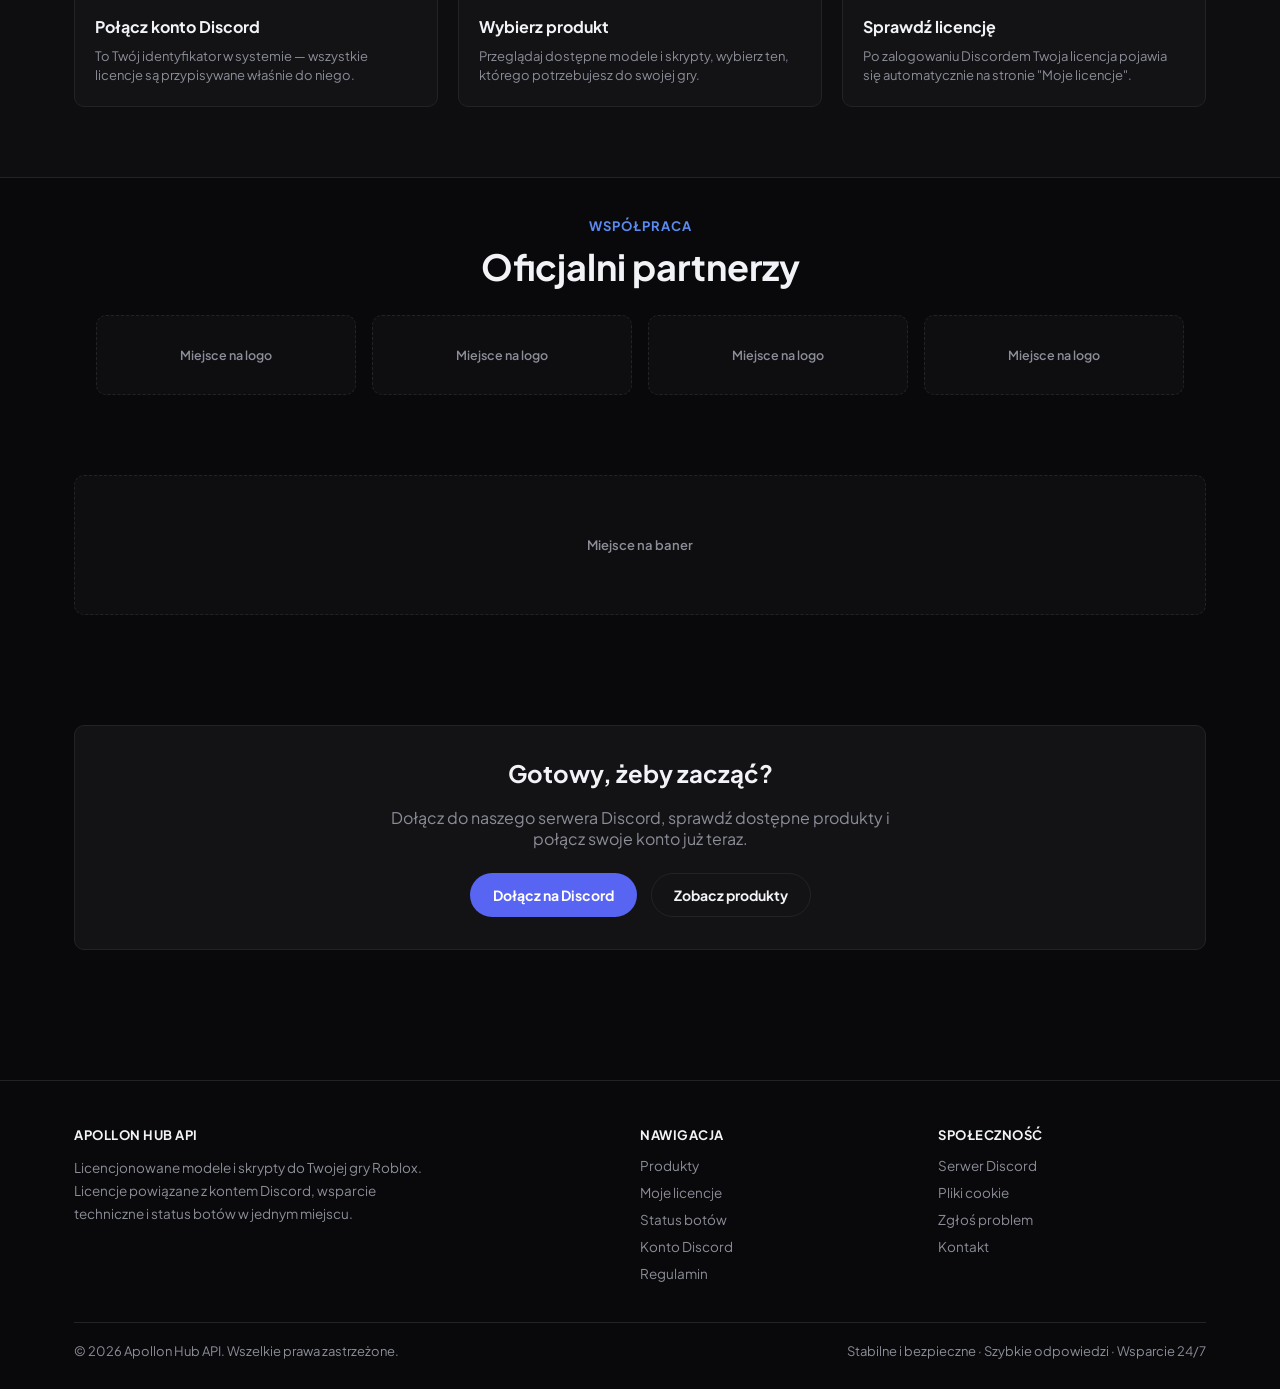
==== commit a0e77c82: "Add files via upload" ====
--- a/index.html
+++ b/index.html
@@ -17,8 +17,8 @@
 
   <section class="hero">
     <div class="container">
-      <div class="eyebrow"><span class="dot"></span> Wszystkie systemy działają poprawnie</div>
-      <h1>APOLLON <span class="accent">HUB API</span><br>dla Twojego serwera</h1>
+      <div class="eyebrow" id="heroStatusBadge"><span class="dot"></span> <span class="status-text">Wszystkie systemy działają poprawnie</span></div>
+      <h1>APOLLON <span class="accent">HUB</span><span class="hero-tm">™</span><br>dla Twojego serwera</h1>
       <p class="lead">
         Licencjonowane modele i skrypty do gier Roblox, powiązane z Twoim kontem Discord.
         Stabilne, bezpieczne i wspierane 24/7 przez naszą społeczność.
@@ -41,21 +41,21 @@
           <div class="stat-icon">
             <svg width="18" height="18" viewBox="0 0 24 24" fill="none" stroke="currentColor" stroke-width="2" stroke-linecap="round" stroke-linejoin="round"><path d="M20 21v-2a4 4 0 0 0-4-4H8a4 4 0 0 0-4 4v2"></path><circle cx="12" cy="7" r="4"></circle></svg>
           </div>
-          <div class="stat-number">150+</div>
-          <div class="stat-label">Aktywnych klientów</div>
+          <div class="stat-number" id="statActiveMembers">150+</div>
+          <div class="stat-label">Aktywnych na Discordzie</div>
         </div>
         <div class="stat-card">
           <div class="stat-icon">
             <svg width="18" height="18" viewBox="0 0 24 24" fill="none" stroke="currentColor" stroke-width="2" stroke-linecap="round" stroke-linejoin="round"><path d="M20.91 8.84L8.56 21.19a1.93 1.93 0 0 1-2.73 0L2.81 18.16a1.93 1.93 0 0 1 0-2.73L15.16 3.09a1.93 1.93 0 0 1 2.73 0l3.02 3.02a1.93 1.93 0 0 1 0 2.73Z"></path></svg>
           </div>
-          <div class="stat-number">500+</div>
+          <div class="stat-number" id="statLicensesSold">500+</div>
           <div class="stat-label">Sprzedanych licencji</div>
         </div>
         <div class="stat-card">
           <div class="stat-icon">
             <svg width="18" height="18" viewBox="0 0 24 24" fill="none" stroke="currentColor" stroke-width="2" stroke-linecap="round" stroke-linejoin="round"><rect x="3" y="3" width="7" height="7"></rect><rect x="14" y="3" width="7" height="7"></rect><rect x="14" y="14" width="7" height="7"></rect><rect x="3" y="14" width="7" height="7"></rect></svg>
           </div>
-          <div class="stat-number">6+</div>
+          <div class="stat-number" id="statProducts">6+</div>
           <div class="stat-label">Dostępnych produktów</div>
         </div>
         <div class="stat-card">
@@ -124,6 +124,43 @@
     </div>
   </section>
 
+  <!--
+    SEKCJA "OFICJALNI PARTNERZY" — miejsca na loga są na razie puste (placeholder).
+    Żeby dodać prawdziwe logo partnera, w każdym .partner-slot podmień zawartość
+    (napis) na obrazek, np.:
+      <div class="partner-slot"><img src="assets/partners/nazwa.png" alt="Nazwa partnera"></div>
+    Chcesz więcej/mniej miejsc — po prostu skopiuj/usuń całe bloki .partner-slot.
+  -->
+  <section class="section tight">
+    <div class="container">
+      <div class="section-head" style="margin-bottom:26px;">
+        <div class="tag">Współpraca</div>
+        <h2>Oficjalni partnerzy</h2>
+      </div>
+      <div class="partners-strip">
+        <div class="partner-slot">Miejsce na logo</div>
+        <div class="partner-slot">Miejsce na logo</div>
+        <div class="partner-slot">Miejsce na logo</div>
+        <div class="partner-slot">Miejsce na logo</div>
+      </div>
+    </div>
+  </section>
+
+  <!--
+    MIEJSCE NA BANER — wstaw tu grafikę promo/reklamową (np. baner wydarzenia,
+    ogłoszenie, reklama partnera). Podmień zawartość .banner-slot na obrazek lub
+    link z obrazkiem, np.:
+      <a href="produkty.html" class="banner-slot" style="padding:0;">
+        <img src="assets/banners/promo.jpg" alt="Opis banera" style="width:100%;height:100%;object-fit:cover;border-radius:inherit;">
+      </a>
+    Zalecany format: szeroki prostokąt (np. 1200×250px), żeby dobrze wyglądał na telefonie i komputerze.
+  -->
+  <section class="section tight">
+    <div class="container">
+      <div class="banner-slot">Miejsce na baner</div>
+    </div>
+  </section>
+
   <section class="section">
     <div class="container">
       <div class="panel" style="text-align:center;">
@@ -144,5 +181,7 @@
 <div id="site-footer-slot"></div>
 
 <script src="assets/include.js"></script>
+<script src="assets/bot-status.js"></script>
+<script src="assets/site-stats.js"></script>
 </body>
 </html>
--- a/assets/style.css
+++ b/assets/style.css
@@ -1,13 +1,14 @@
 /* ===== Apollon Hub API — wspólny motyw ===== */
 
 :root {
-  --bg: #0a0b0f;
-  --bg-alt: #111319;
-  --panel: #15171e;
-  --panel-border: #24262e;
+  --bg: #09090b;
+  --bg-alt: #0e0e11;
+  --panel: #131316;
+  --panel-border: #232327;
   --accent: #3163d1;
   --accent-2: #5b8bf0;
-  --accent-glow: rgba(49, 99, 209, 0.28);
+  --accent-glow: rgba(49, 99, 209, 0.22);
+  --brand-gradient: var(--accent);
   --text: #f2f3f6;
   --text-muted: #8b8d97;
   --success: #3ddc97;
@@ -43,7 +44,7 @@
   position: sticky;
   top: 0;
   z-index: 100;
-  background: rgba(10, 11, 15, 0.85);
+  background: rgba(9, 9, 11, 0.85);
   backdrop-filter: blur(10px);
   border-bottom: 1px solid var(--panel-border);
 }
@@ -118,7 +119,7 @@
   font-size: 14px;
   border: 1px solid transparent;
   cursor: pointer;
-  transition: transform 0.15s ease, box-shadow 0.15s ease, background 0.15s ease;
+  transition: transform 0.15s ease, background 0.15s ease, border-color 0.15s ease;
   white-space: nowrap;
 }
 .btn:hover { transform: translateY(-1px); }
@@ -209,6 +210,17 @@
   color: var(--accent-2);
 }
 
+.hero h1 .hero-tm {
+  font-size: 0.32em;
+  font-weight: 700;
+  vertical-align: top;
+  position: relative;
+  top: 0.35em;
+  margin-left: 3px;
+  color: var(--text-muted);
+  letter-spacing: 0;
+}
+
 .hero p.lead {
   max-width: 620px;
   margin: 0 auto 34px;
@@ -288,6 +300,49 @@
 
 .stat-number { font-size: 28px; font-weight: 800; letter-spacing: -0.5px; }
 .stat-label { font-size: 13px; color: var(--text-muted); margin-top: 4px; }
+
+/* ===== Partnerzy / banery ===== */
+
+.partners-strip {
+  display: flex;
+  flex-wrap: wrap;
+  gap: 16px;
+  justify-content: center;
+}
+
+.partner-slot {
+  flex: 1 1 200px;
+  max-width: 260px;
+  height: 80px;
+  display: flex;
+  align-items: center;
+  justify-content: center;
+  border: 1px dashed var(--panel-border);
+  border-radius: var(--radius);
+  color: var(--text-muted);
+  font-size: 12.5px;
+  font-weight: 600;
+  text-align: center;
+  padding: 10px;
+  background: var(--bg-alt);
+}
+
+.partner-slot img { max-height: 36px; width: auto; filter: grayscale(1); opacity: 0.75; transition: filter 0.15s ease, opacity 0.15s ease; }
+.partner-slot:has(img):hover img { filter: grayscale(0); opacity: 1; }
+
+.banner-slot {
+  display: flex;
+  align-items: center;
+  justify-content: center;
+  min-height: 140px;
+  border: 1px dashed var(--panel-border);
+  border-radius: var(--radius);
+  color: var(--text-muted);
+  font-size: 13px;
+  font-weight: 600;
+  background: var(--bg-alt);
+  overflow: hidden;
+}
 
 /* ===== Sekcje ogólne ===== */
 
@@ -442,6 +497,87 @@
 .legal h2:first-child { margin-top: 0; }
 .legal p, .legal li { color: var(--text-muted); font-size: 14.5px; line-height: 1.75; }
 .legal ol, .legal ul { padding-left: 20px; }
+
+.legal-meta { color: var(--text-muted); font-size: 13px; margin: 4px 0 34px; }
+
+.legal-toc {
+  display: grid;
+  grid-template-columns: repeat(auto-fill, minmax(220px, 1fr));
+  gap: 8px;
+  margin-bottom: 28px;
+}
+.legal-toc a {
+  display: flex;
+  align-items: center;
+  gap: 8px;
+  padding: 11px 14px;
+  background: var(--bg-alt);
+  border: 1px solid var(--panel-border);
+  border-radius: 8px;
+  color: var(--text-muted);
+  font-size: 13px;
+  font-weight: 600;
+  text-decoration: none;
+  transition: border-color .15s ease, color .15s ease;
+}
+.legal-toc a:hover { border-color: var(--accent-2); color: var(--text); }
+.legal-toc a span { color: var(--accent-2); font-family: 'Courier New', monospace; font-size: 12px; }
+
+.legal-tools { display: flex; justify-content: flex-end; margin-bottom: 14px; }
+.legal-tools button {
+  background: none;
+  border: 1px solid var(--panel-border);
+  color: var(--text-muted);
+  font-size: 12.5px;
+  font-weight: 700;
+  padding: 7px 14px;
+  border-radius: 999px;
+  cursor: pointer;
+  transition: border-color .15s ease, color .15s ease;
+}
+.legal-tools button:hover { border-color: var(--accent-2); color: var(--text); }
+
+.legal-acc {
+  border: 1px solid var(--panel-border);
+  border-radius: var(--radius);
+  background: var(--bg-alt);
+  margin-bottom: 10px;
+  overflow: hidden;
+  scroll-margin-top: 90px;
+}
+.legal-acc summary {
+  list-style: none;
+  cursor: pointer;
+  padding: 17px 20px;
+  display: flex;
+  align-items: center;
+  gap: 13px;
+  font-weight: 700;
+  font-size: 14.5px;
+  color: var(--text);
+}
+.legal-acc summary::-webkit-details-marker { display: none; }
+.legal-acc summary::before {
+  content: '+';
+  width: 22px;
+  height: 22px;
+  flex-shrink: 0;
+  display: flex;
+  align-items: center;
+  justify-content: center;
+  border-radius: 6px;
+  background: var(--panel);
+  color: var(--accent-2);
+  font-size: 15px;
+  line-height: 1;
+}
+.legal-acc[open] summary::before { content: '\2212'; }
+.legal-acc-num { color: var(--accent-2); font-family: 'Courier New', monospace; font-size: 12.5px; flex-shrink: 0; }
+.legal-acc-body { padding: 0 20px 22px; }
+.legal-acc-body p, .legal-acc-body li { color: var(--text-muted); font-size: 13.75px; line-height: 1.75; }
+.legal-acc-body ul { padding-left: 20px; margin: 8px 0; }
+.legal-acc-body p + p { margin-top: 10px; }
+.legal-acc-body strong { color: var(--text); }
 
 /* ===== Baner cookie ===== */
 
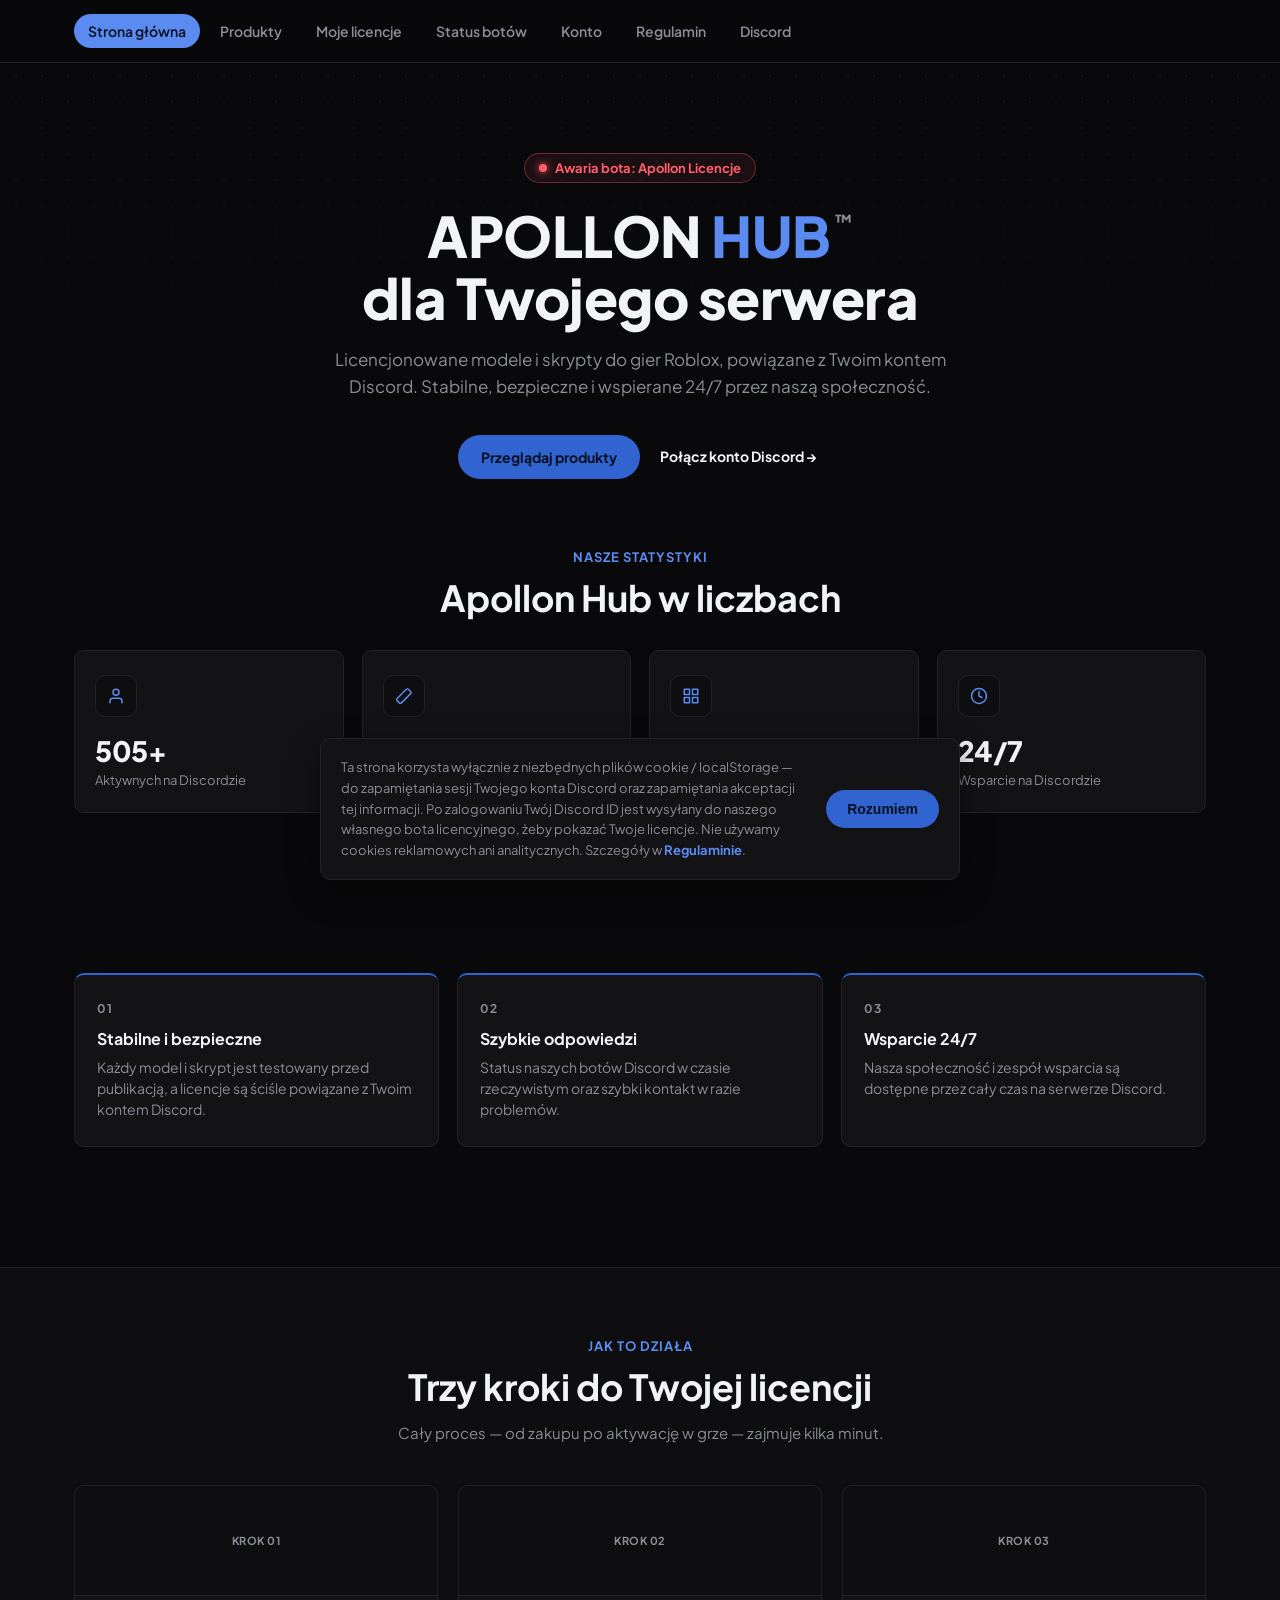
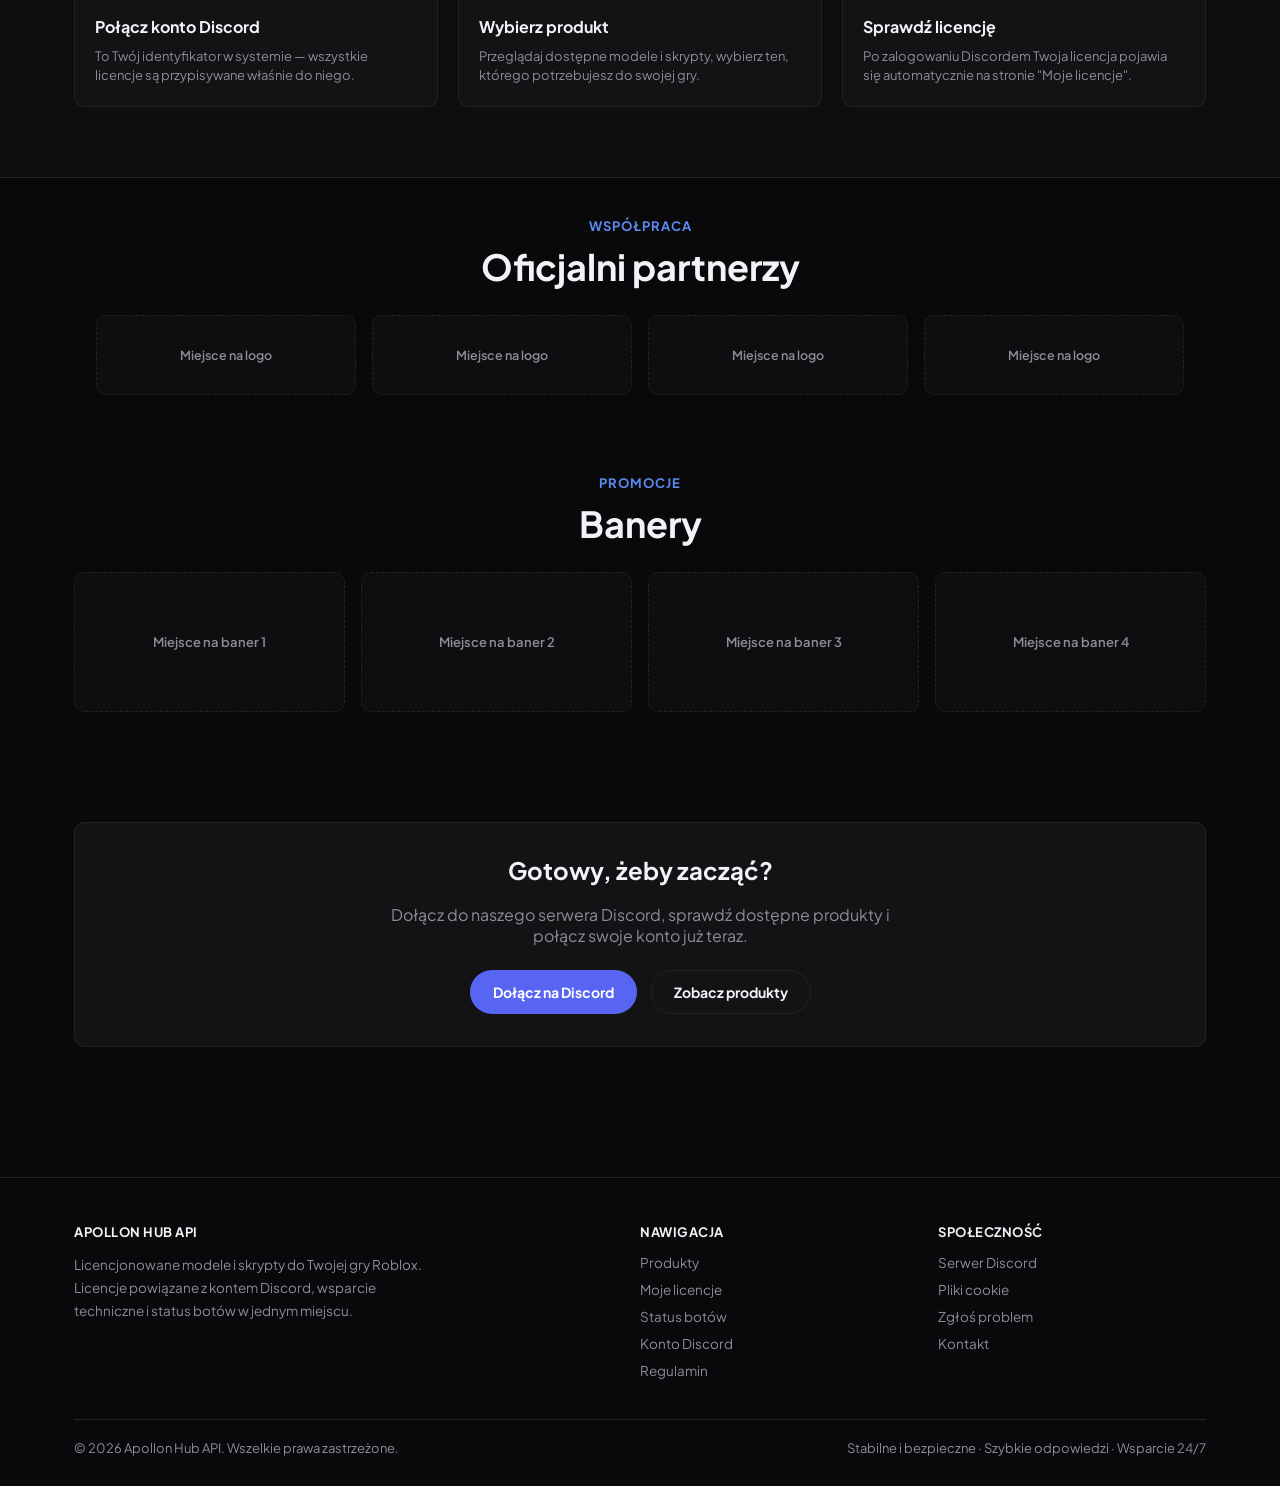
==== commit 1e89ff51: "Add files via upload" ====
--- a/index.html
+++ b/index.html
@@ -147,17 +147,17 @@
   </section>
 
   <!--
-    MIEJSCE NA BANER — wstaw tu grafikę promo/reklamową (np. baner wydarzenia,
-    ogłoszenie, reklama partnera). Podmień zawartość .banner-slot na obrazek lub
-    link z obrazkiem, np.:
-      <a href="produkty.html" class="banner-slot" style="padding:0;">
-        <img src="assets/banners/promo.jpg" alt="Opis banera" style="width:100%;height:100%;object-fit:cover;border-radius:inherit;">
-      </a>
-    Zalecany format: szeroki prostokąt (np. 1200×250px), żeby dobrze wyglądał na telefonie i komputerze.
+    4 MIEJSCA NA BANERY — sterowane z pliku assets/banners.js. Żeby wstawić grafikę,
+    edytuj tablicę AV_BANNERS w tym pliku (nie ten HTML) — instrukcja jest w komentarzu
+    na górze tamtego pliku.
   -->
   <section class="section tight">
     <div class="container">
-      <div class="banner-slot">Miejsce na baner</div>
+      <div class="section-head" style="margin-bottom:26px;">
+        <div class="tag">Promocje</div>
+        <h2>Banery</h2>
+      </div>
+      <div class="banners-grid" id="bannersGrid"></div>
     </div>
   </section>
 
@@ -183,5 +183,6 @@
 <script src="assets/include.js"></script>
 <script src="assets/bot-status.js"></script>
 <script src="assets/site-stats.js"></script>
+<script src="assets/banners.js"></script>
 </body>
 </html>
--- a/assets/style.css
+++ b/assets/style.css
@@ -330,6 +330,12 @@
 .partner-slot img { max-height: 36px; width: auto; filter: grayscale(1); opacity: 0.75; transition: filter 0.15s ease, opacity 0.15s ease; }
 .partner-slot:has(img):hover img { filter: grayscale(0); opacity: 1; }
 
+.banners-grid {
+  display: grid;
+  grid-template-columns: repeat(auto-fit, minmax(260px, 1fr));
+  gap: 16px;
+}
+
 .banner-slot {
   display: flex;
   align-items: center;
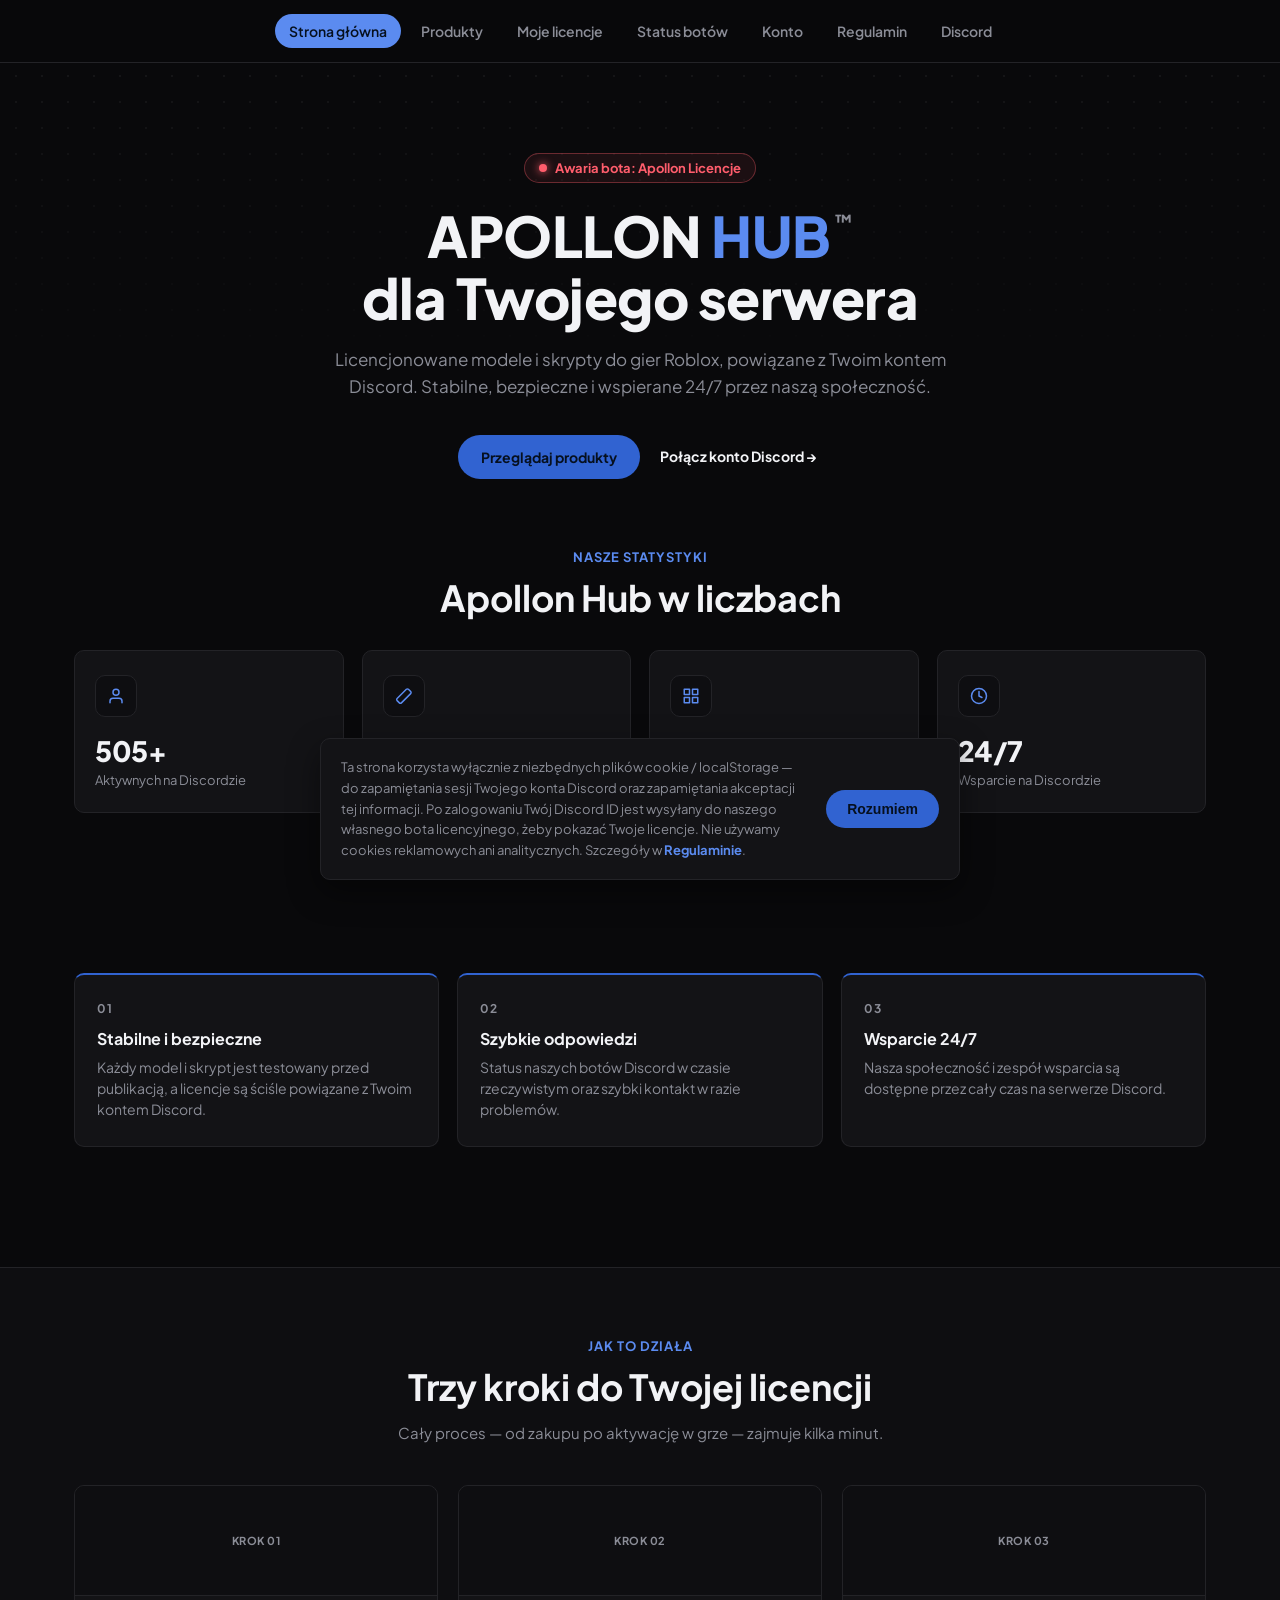
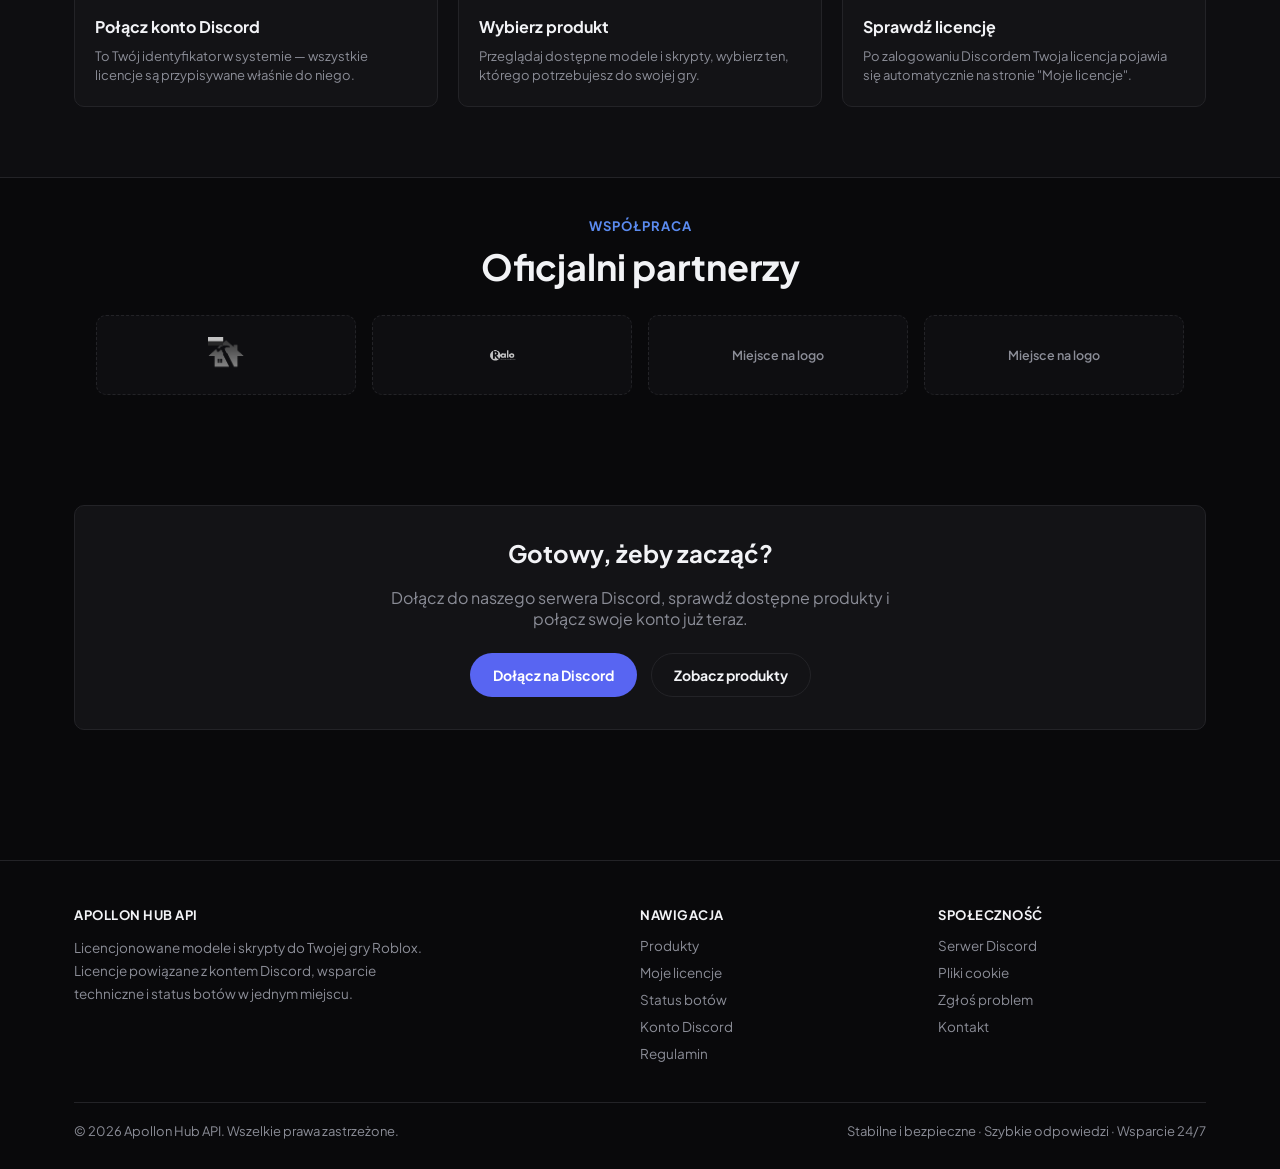
==== commit fe09bd5f: "Add files via upload" ====
--- a/index.html
+++ b/index.html
@@ -125,11 +125,9 @@
   </section>
 
   <!--
-    SEKCJA "OFICJALNI PARTNERZY" — miejsca na loga są na razie puste (placeholder).
-    Żeby dodać prawdziwe logo partnera, w każdym .partner-slot podmień zawartość
-    (napis) na obrazek, np.:
-      <div class="partner-slot"><img src="assets/partners/nazwa.png" alt="Nazwa partnera"></div>
-    Chcesz więcej/mniej miejsc — po prostu skopiuj/usuń całe bloki .partner-slot.
+    SEKCJA "OFICJALNI PARTNERZY" — sterowana z pliku assets/partners.js. Żeby dodać
+    logo partnera, edytuj tablicę AV_PARTNERS w tym pliku (nie ten HTML) — instrukcja
+    jest w komentarzu na górze tamtego pliku.
   -->
   <section class="section tight">
     <div class="container">
@@ -137,27 +135,7 @@
         <div class="tag">Współpraca</div>
         <h2>Oficjalni partnerzy</h2>
       </div>
-      <div class="partners-strip">
-        <div class="partner-slot">Miejsce na logo</div>
-        <div class="partner-slot">Miejsce na logo</div>
-        <div class="partner-slot">Miejsce na logo</div>
-        <div class="partner-slot">Miejsce na logo</div>
-      </div>
-    </div>
-  </section>
-
-  <!--
-    4 MIEJSCA NA BANERY — sterowane z pliku assets/banners.js. Żeby wstawić grafikę,
-    edytuj tablicę AV_BANNERS w tym pliku (nie ten HTML) — instrukcja jest w komentarzu
-    na górze tamtego pliku.
-  -->
-  <section class="section tight">
-    <div class="container">
-      <div class="section-head" style="margin-bottom:26px;">
-        <div class="tag">Promocje</div>
-        <h2>Banery</h2>
-      </div>
-      <div class="banners-grid" id="bannersGrid"></div>
+      <div class="partners-strip" id="partnersGrid"></div>
     </div>
   </section>
 
@@ -183,6 +161,6 @@
 <script src="assets/include.js"></script>
 <script src="assets/bot-status.js"></script>
 <script src="assets/site-stats.js"></script>
-<script src="assets/banners.js"></script>
+<script src="assets/partners.js"></script>
 </body>
 </html>
--- a/assets/style.css
+++ b/assets/style.css
@@ -55,7 +55,7 @@
   padding: 14px 24px;
   display: flex;
   align-items: center;
-  justify-content: space-between;
+  justify-content: center;
   gap: 20px;
 }
 
@@ -330,26 +330,6 @@
 .partner-slot img { max-height: 36px; width: auto; filter: grayscale(1); opacity: 0.75; transition: filter 0.15s ease, opacity 0.15s ease; }
 .partner-slot:has(img):hover img { filter: grayscale(0); opacity: 1; }
 
-.banners-grid {
-  display: grid;
-  grid-template-columns: repeat(auto-fit, minmax(260px, 1fr));
-  gap: 16px;
-}
-
-.banner-slot {
-  display: flex;
-  align-items: center;
-  justify-content: center;
-  min-height: 140px;
-  border: 1px dashed var(--panel-border);
-  border-radius: var(--radius);
-  color: var(--text-muted);
-  font-size: 13px;
-  font-weight: 600;
-  background: var(--bg-alt);
-  overflow: hidden;
-}
-
 /* ===== Sekcje ogólne ===== */
 
 section.section { padding: 70px 0; }
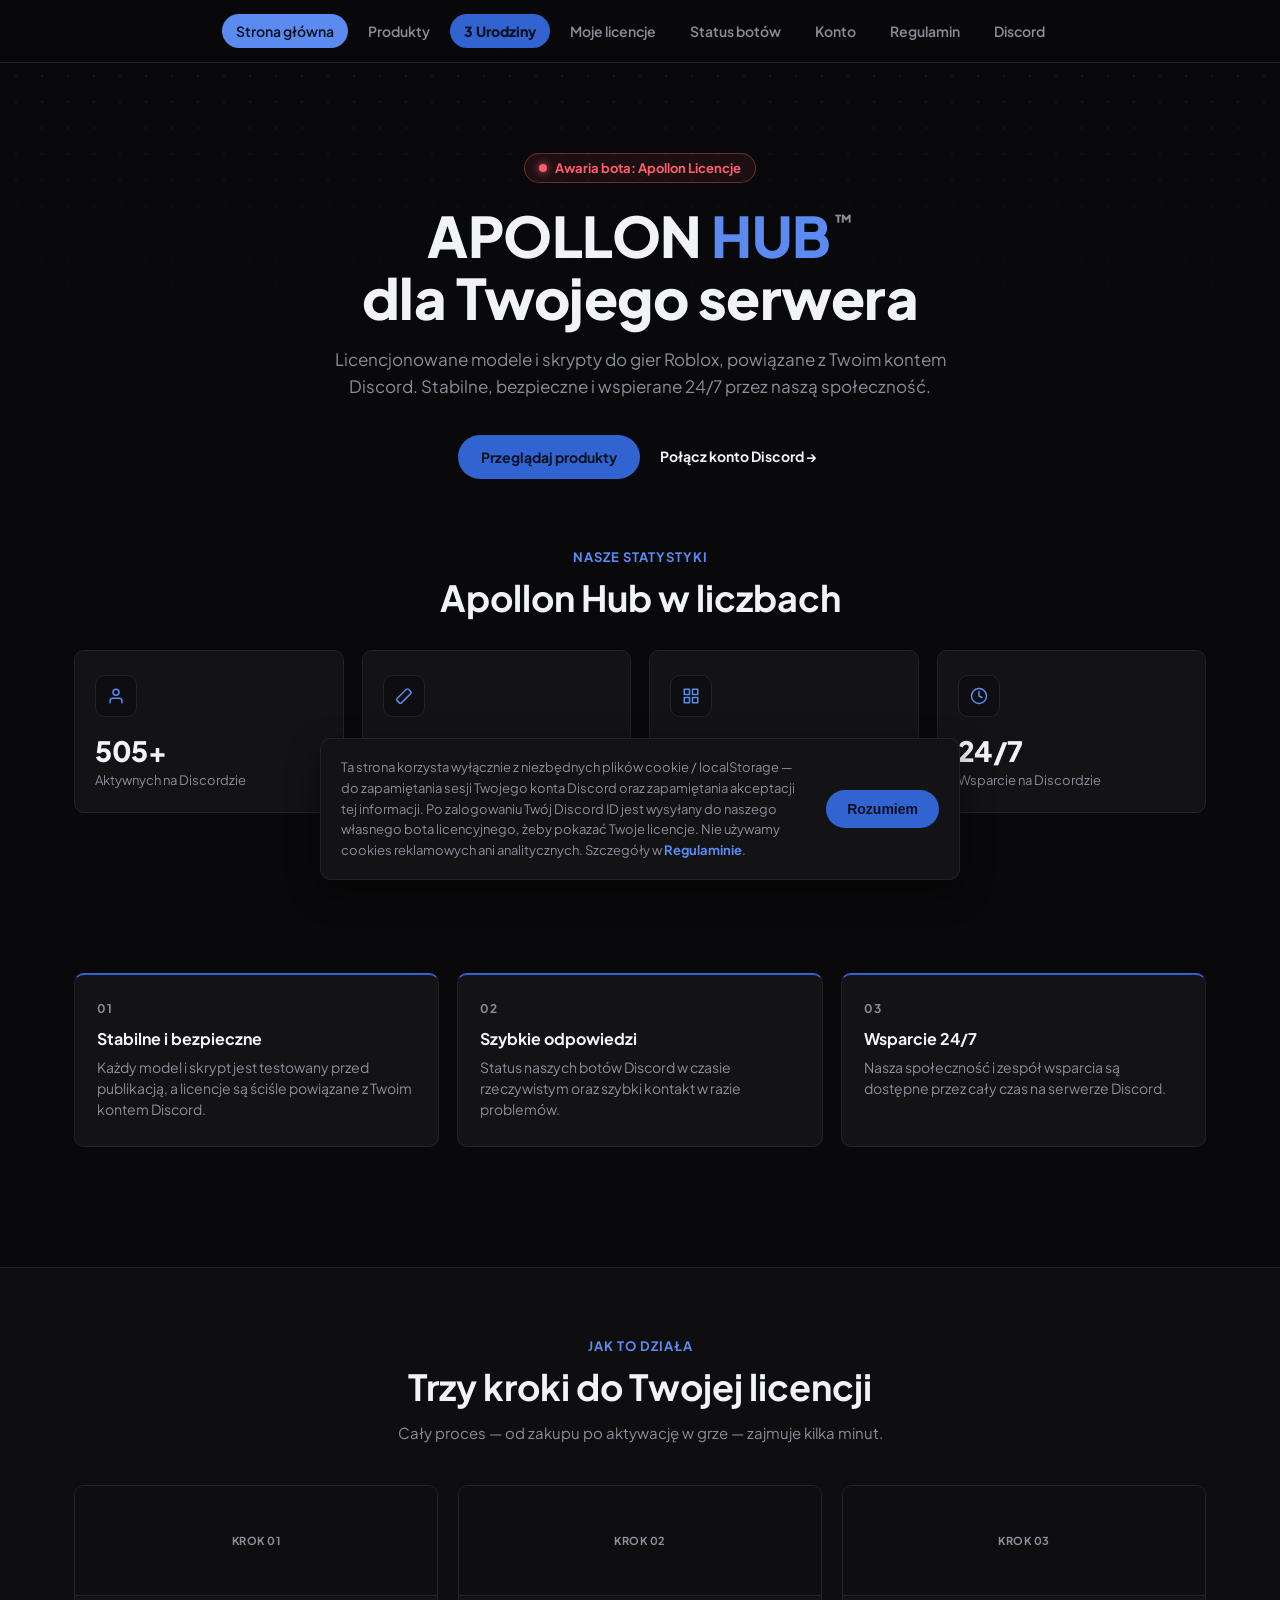
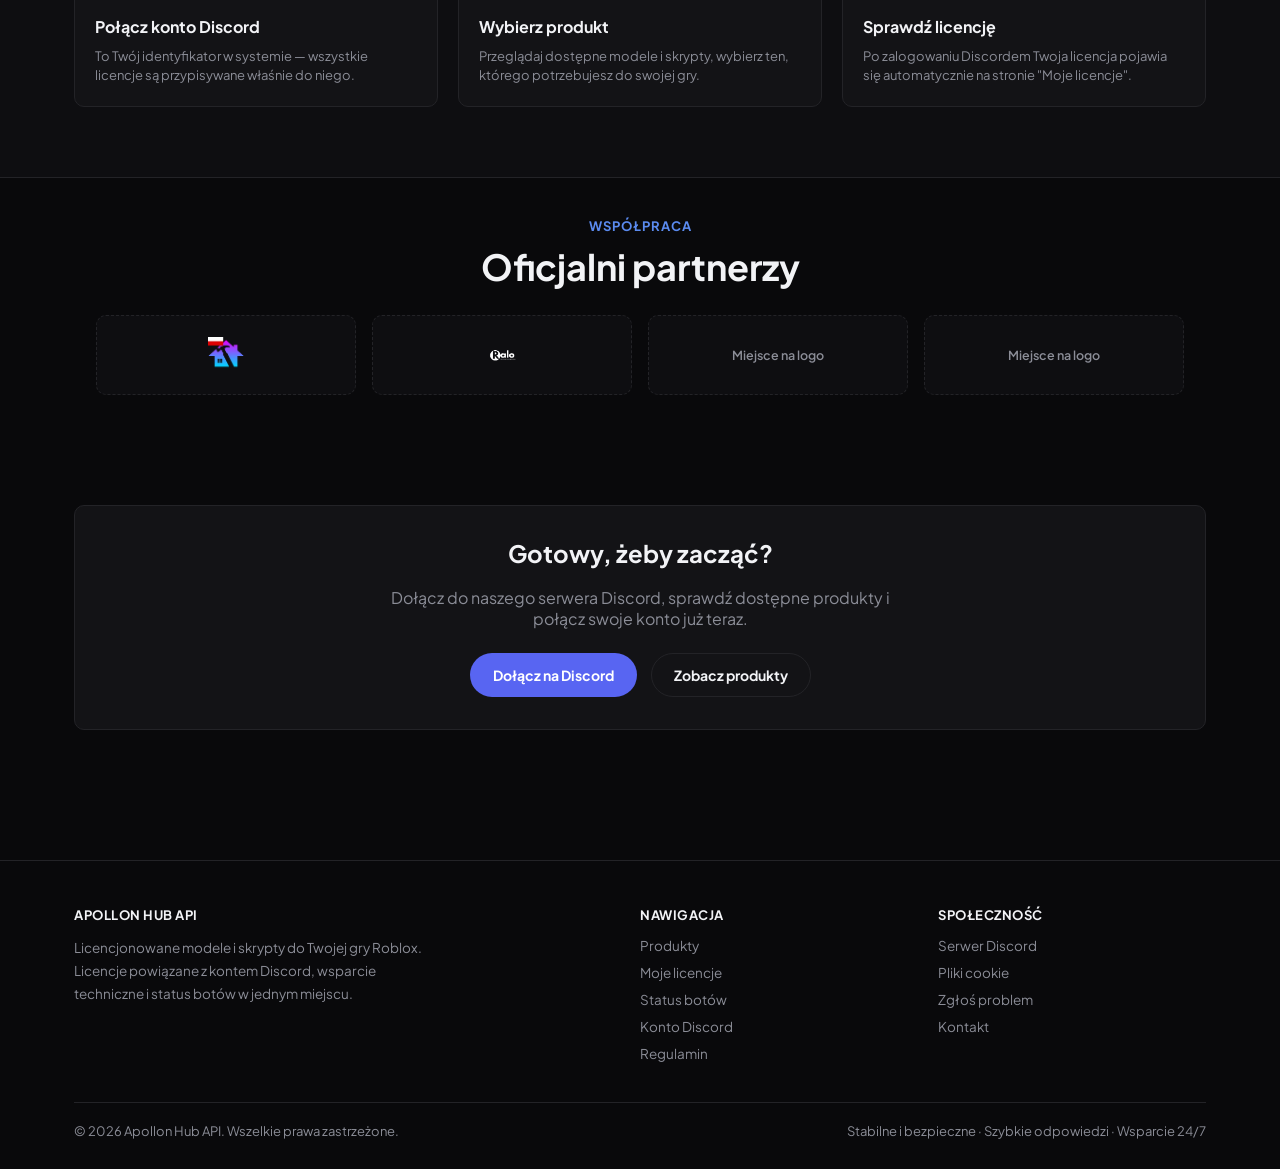
==== commit 5128c2f3: "Add files via upload" ====
--- a/index.html
+++ b/index.html
@@ -162,5 +162,6 @@
 <script src="assets/bot-status.js"></script>
 <script src="assets/site-stats.js"></script>
 <script src="assets/partners.js"></script>
+<script src="assets/birthday.js"></script>
 </body>
 </html>
--- a/assets/style.css
+++ b/assets/style.css
@@ -38,6 +38,54 @@
   padding: 0 24px;
 }
 
+/* ===== Pasek ogłoszenia urodzinowego (u góry każdej podstrony) ===== */
+
+.announcement-bar {
+  background: var(--accent);
+  color: #06101f;
+}
+.announcement-inner {
+  max-width: var(--max-width);
+  margin: 0 auto;
+  padding: 10px 46px 10px 24px;
+  display: flex;
+  align-items: center;
+  justify-content: center;
+  gap: 16px;
+  flex-wrap: wrap;
+  font-size: 13.5px;
+  font-weight: 600;
+  position: relative;
+  text-align: center;
+}
+.announcement-text strong { font-weight: 800; }
+.announcement-cta {
+  color: inherit;
+  background: rgba(6, 16, 31, 0.14);
+  border: 1px solid rgba(6, 16, 31, 0.3);
+  padding: 5px 12px;
+  border-radius: 999px;
+  font-weight: 700;
+  white-space: nowrap;
+  transition: background 0.15s ease;
+}
+.announcement-cta:hover { background: rgba(6, 16, 31, 0.24); }
+.announcement-close {
+  position: absolute;
+  right: 12px;
+  top: 50%;
+  transform: translateY(-50%);
+  background: none;
+  border: none;
+  color: #06101f;
+  font-size: 18px;
+  cursor: pointer;
+  line-height: 1;
+  padding: 4px;
+  opacity: 0.75;
+}
+.announcement-close:hover { opacity: 1; }
+
 /* ===== Nawigacja ===== */
 
 .site-header {
@@ -94,6 +142,9 @@
 
 .nav-links a:hover { color: var(--text); background: rgba(255,255,255,0.04); }
 .nav-links a.active { color: #06101f; background: var(--accent-2); }
+
+.nav-links a.nav-highlight { color: #06101f; background: var(--accent); font-weight: 800; }
+.nav-links a.nav-highlight:hover { background: var(--accent-2); color: #06101f; }
 
 .burger {
   display: none;
@@ -327,8 +378,7 @@
   background: var(--bg-alt);
 }
 
-.partner-slot img { max-height: 36px; width: auto; filter: grayscale(1); opacity: 0.75; transition: filter 0.15s ease, opacity 0.15s ease; }
-.partner-slot:has(img):hover img { filter: grayscale(0); opacity: 1; }
+.partner-slot img { max-height: 36px; width: auto; }
 
 /* ===== Sekcje ogólne ===== */
 
@@ -359,6 +409,7 @@
   transition: border-color 0.15s ease, transform 0.15s ease;
 }
 .card:hover { border-color: var(--accent); transform: translateY(-3px); }
+.card-featured { border-color: var(--accent); box-shadow: 0 0 0 1px var(--accent) inset; }
 
 .card-media {
   height: 110px;
@@ -588,6 +639,111 @@
 .cookie-banner p { margin: 0; font-size: 13px; color: var(--text-muted); line-height: 1.6; flex: 1; min-width: 220px; }
 .cookie-banner .btn { flex-shrink: 0; padding: 10px 20px; }
 
+/* ===== Urodzinowa niespodzianka (dymek + konfetti na stronie głównej) ===== */
+
+.birthday-toast {
+  position: fixed;
+  top: 50%;
+  left: 50%;
+  transform: translate(-50%, -46%) scale(0.94);
+  opacity: 0;
+  z-index: 401;
+  width: min(380px, calc(100% - 32px));
+  max-height: calc(100vh - 40px);
+  overflow-y: auto;
+  background: var(--panel);
+  border: 1px solid var(--panel-border);
+  border-radius: var(--radius);
+  padding: 32px 26px 26px;
+  text-align: center;
+  box-shadow: 0 20px 50px rgba(0,0,0,0.55);
+  transition: opacity 0.25s ease, transform 0.25s ease;
+  pointer-events: none;
+}
+.birthday-toast.show {
+  opacity: 1;
+  transform: translate(-50%, -50%) scale(1);
+  pointer-events: auto;
+}
+.birthday-toast.wheel-modal { width: min(440px, calc(100% - 32px)); padding: 30px 24px 26px; }
+.birthday-emoji { font-size: 40px; line-height: 1; margin-bottom: 10px; }
+.birthday-toast h3 { margin: 0 0 10px; font-size: 19px; }
+.birthday-toast p { margin: 0 0 20px; color: var(--text-muted); font-size: 13.5px; line-height: 1.55; }
+.birthday-cta { width: 100%; }
+.birthday-close {
+  position: absolute;
+  top: 10px;
+  right: 12px;
+  background: none;
+  border: none;
+  color: var(--text-muted);
+  font-size: 20px;
+  cursor: pointer;
+  line-height: 1;
+  padding: 4px;
+}
+.birthday-close:hover { color: var(--text); }
+
+/* ===== Koło Fortuny (urodzinowe losowanie kodu) ===== */
+
+.wheel-eyebrow { color: var(--accent-2); font-weight: 700; font-size: 12.5px; letter-spacing: 0.6px; text-transform: uppercase; margin-bottom: 6px; }
+.wheel-sub { color: var(--text-muted); font-size: 13px; margin: 0 0 18px; }
+.wheel-sub strong, .wheel-sub span { color: var(--text); font-variant-numeric: tabular-nums; }
+
+.wheel-wrap { position: relative; width: 240px; height: 240px; margin: 0 auto 20px; }
+.wheel-canvas { width: 240px; height: 240px; border-radius: 50%; border: 3px solid var(--panel-border); display: block; }
+.wheel-pointer {
+  position: absolute;
+  top: -6px;
+  left: 50%;
+  transform: translateX(-50%);
+  width: 0;
+  height: 0;
+  border-left: 10px solid transparent;
+  border-right: 10px solid transparent;
+  border-top: 16px solid var(--accent-2);
+  z-index: 2;
+  filter: drop-shadow(0 2px 3px rgba(0,0,0,0.4));
+}
+
+.wheel-spin-btn { width: 100%; }
+.wheel-spin-btn:disabled { opacity: 0.7; cursor: default; }
+
+.wheel-result { margin-top: 18px; text-align: center; }
+.wheel-result-title { font-weight: 800; font-size: 17px; margin-bottom: 6px; }
+.wheel-result-desc { color: var(--text-muted); font-size: 13px; line-height: 1.5; margin: 0 0 14px; }
+
+.wheel-code-box {
+  display: flex;
+  align-items: center;
+  justify-content: center;
+  gap: 10px;
+  flex-wrap: wrap;
+  background: var(--bg-alt);
+  border: 1px dashed var(--panel-border);
+  border-radius: var(--radius);
+  padding: 10px 14px;
+}
+.wheel-code { font-weight: 800; letter-spacing: 0.5px; font-size: 15px; color: var(--accent-2); }
+
+/* ===== Twoje kody rabatowe (zakładka Wydarzenia) ===== */
+
+.mycode-panel { margin-bottom: 40px; text-align: left; }
+.mycode-list { display: flex; flex-direction: column; gap: 10px; }
+.mycode-card {
+  display: flex;
+  align-items: center;
+  justify-content: space-between;
+  gap: 14px;
+  background: var(--bg-alt);
+  border: 1px solid var(--panel-border);
+  border-radius: var(--radius);
+  padding: 12px 16px;
+  flex-wrap: wrap;
+}
+.mycode-code { font-weight: 800; font-size: 15px; letter-spacing: 0.4px; }
+.mycode-meta { color: var(--text-muted); font-size: 12.5px; margin-top: 2px; }
+
 /* ===== Karty botów ===== */
 
 .bot-card-head {
